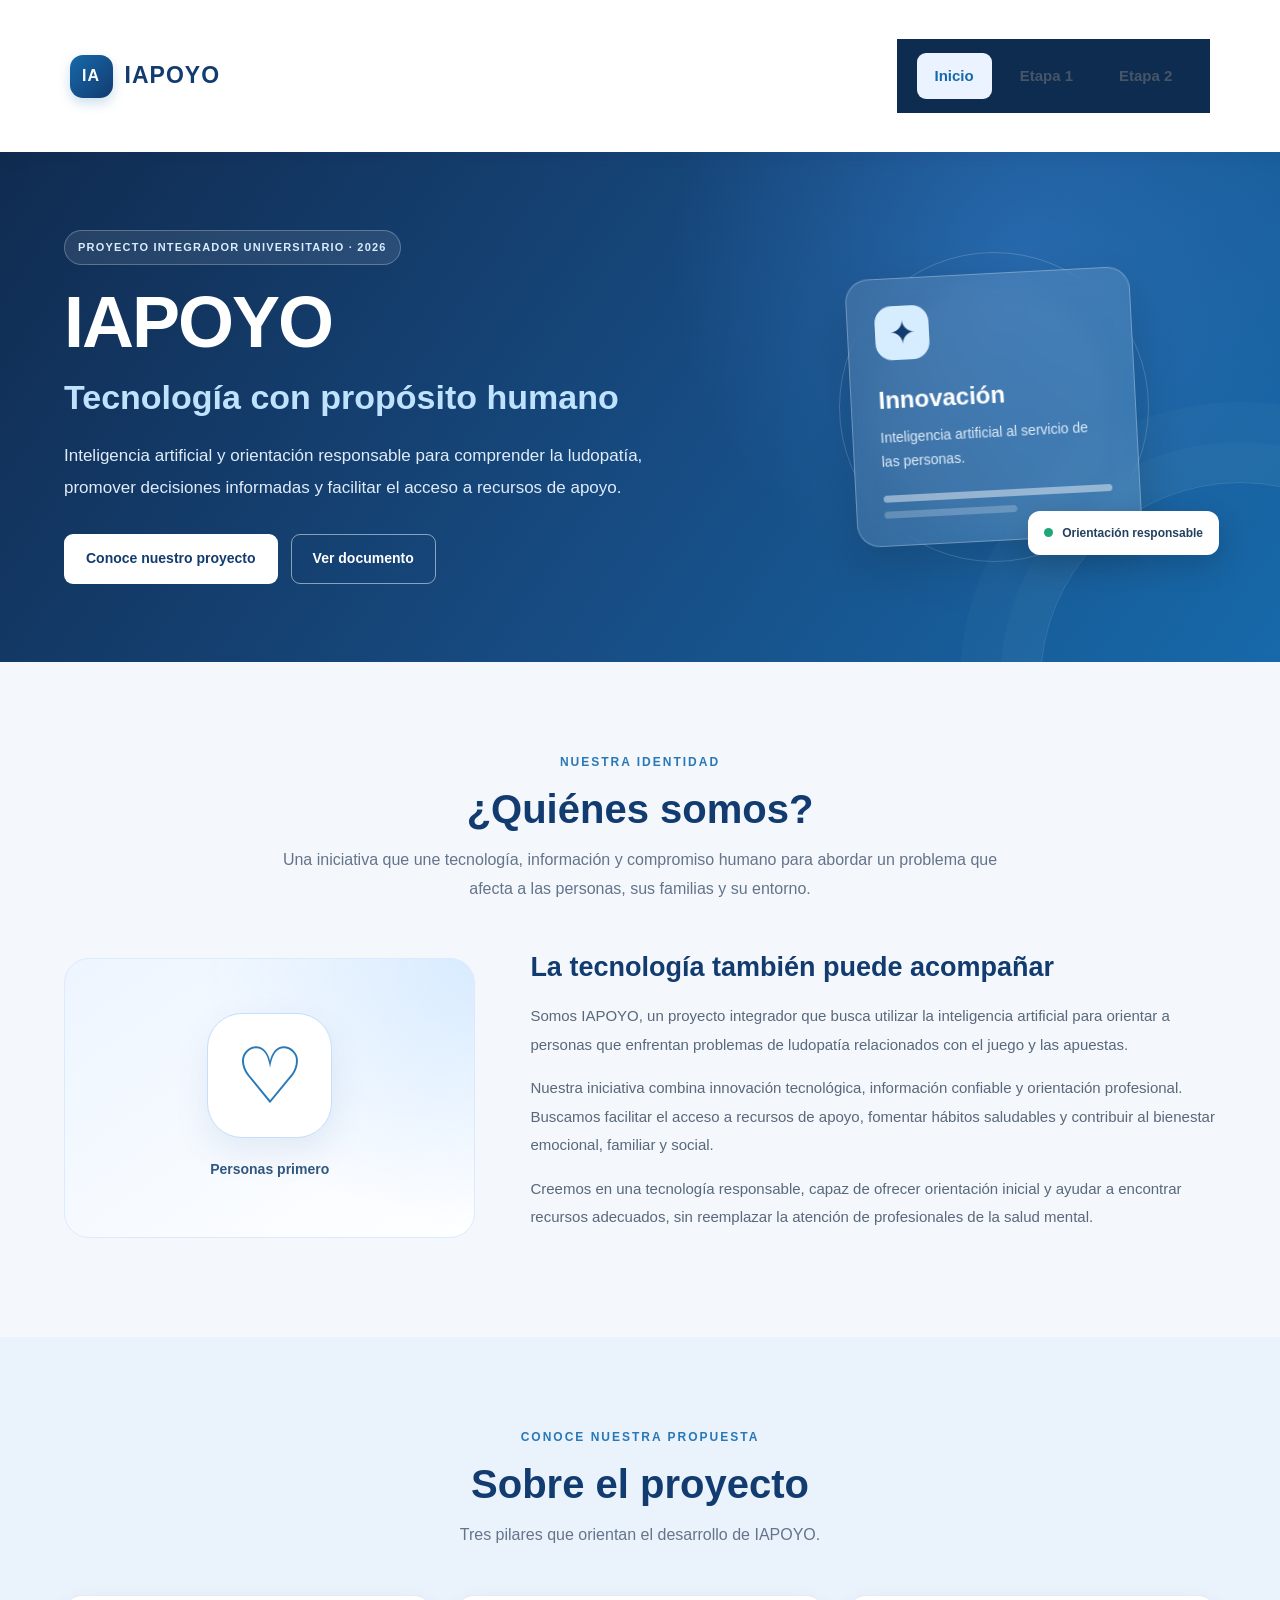
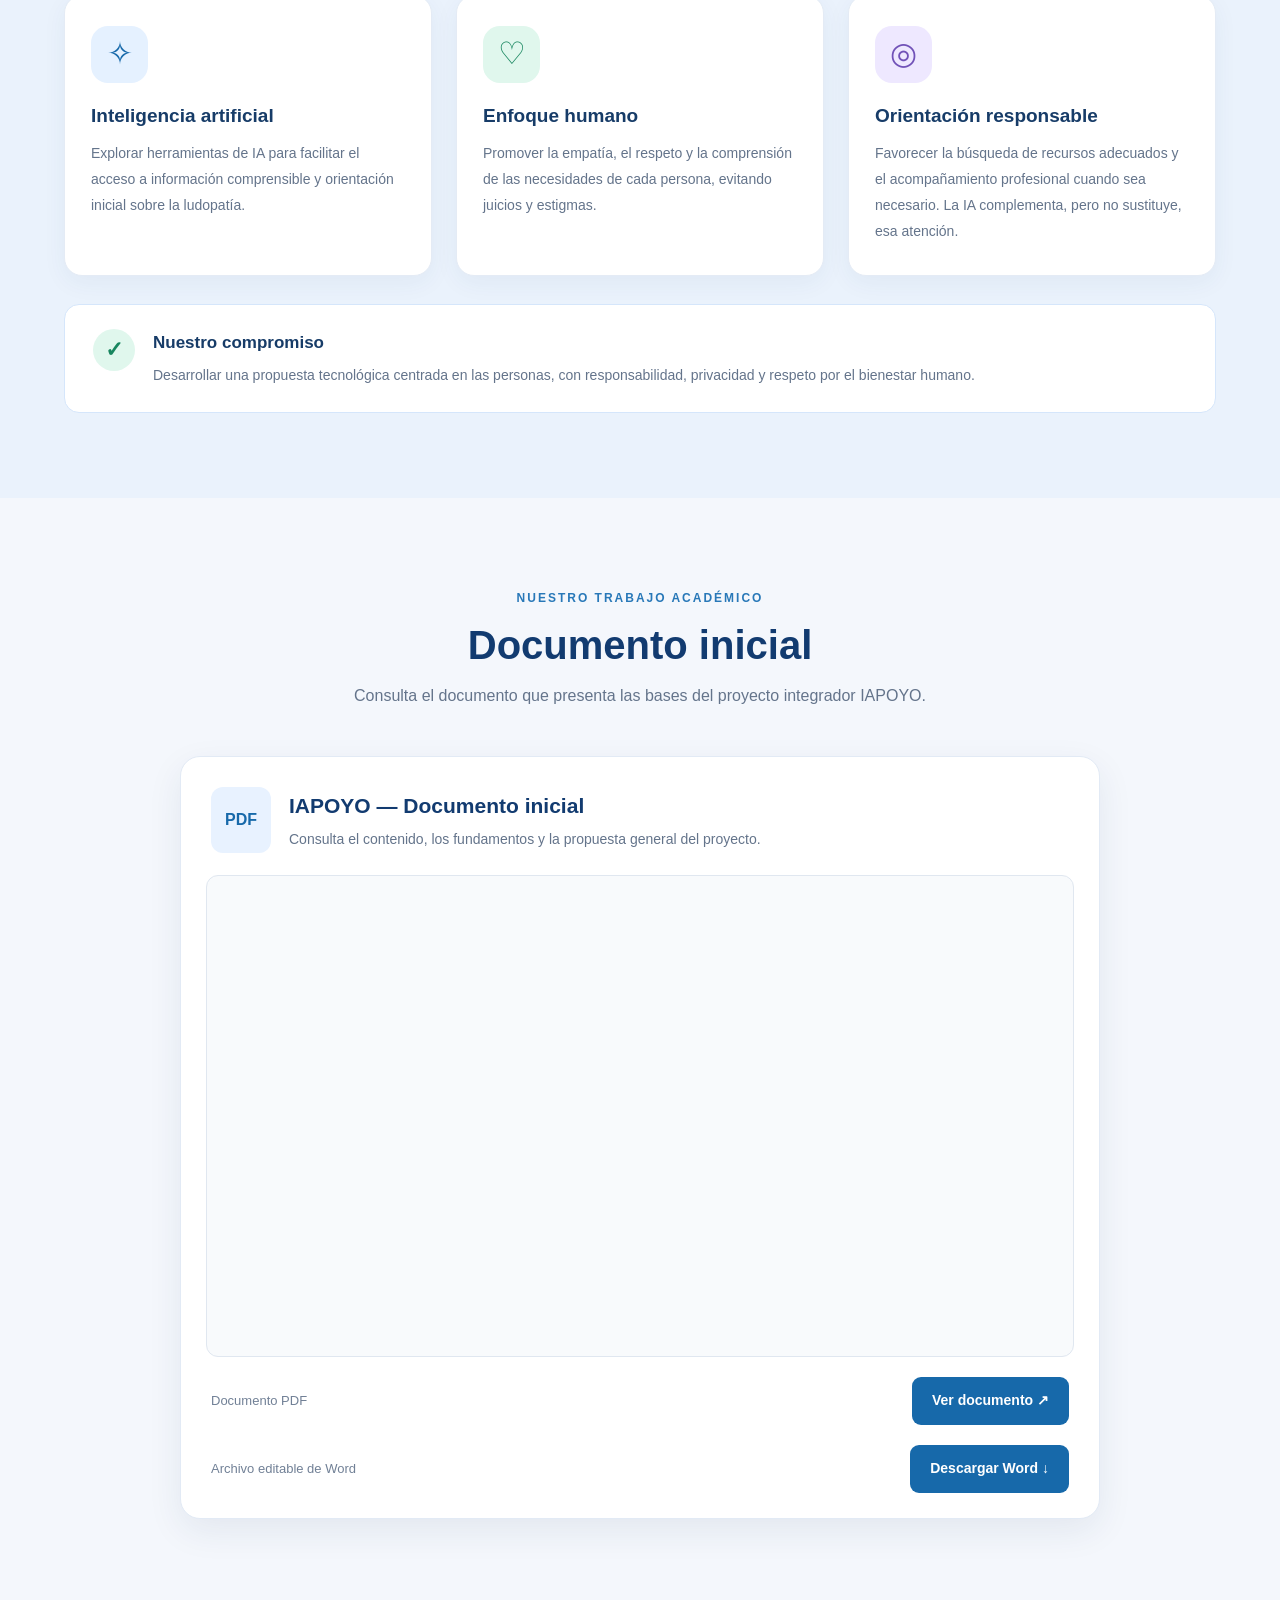
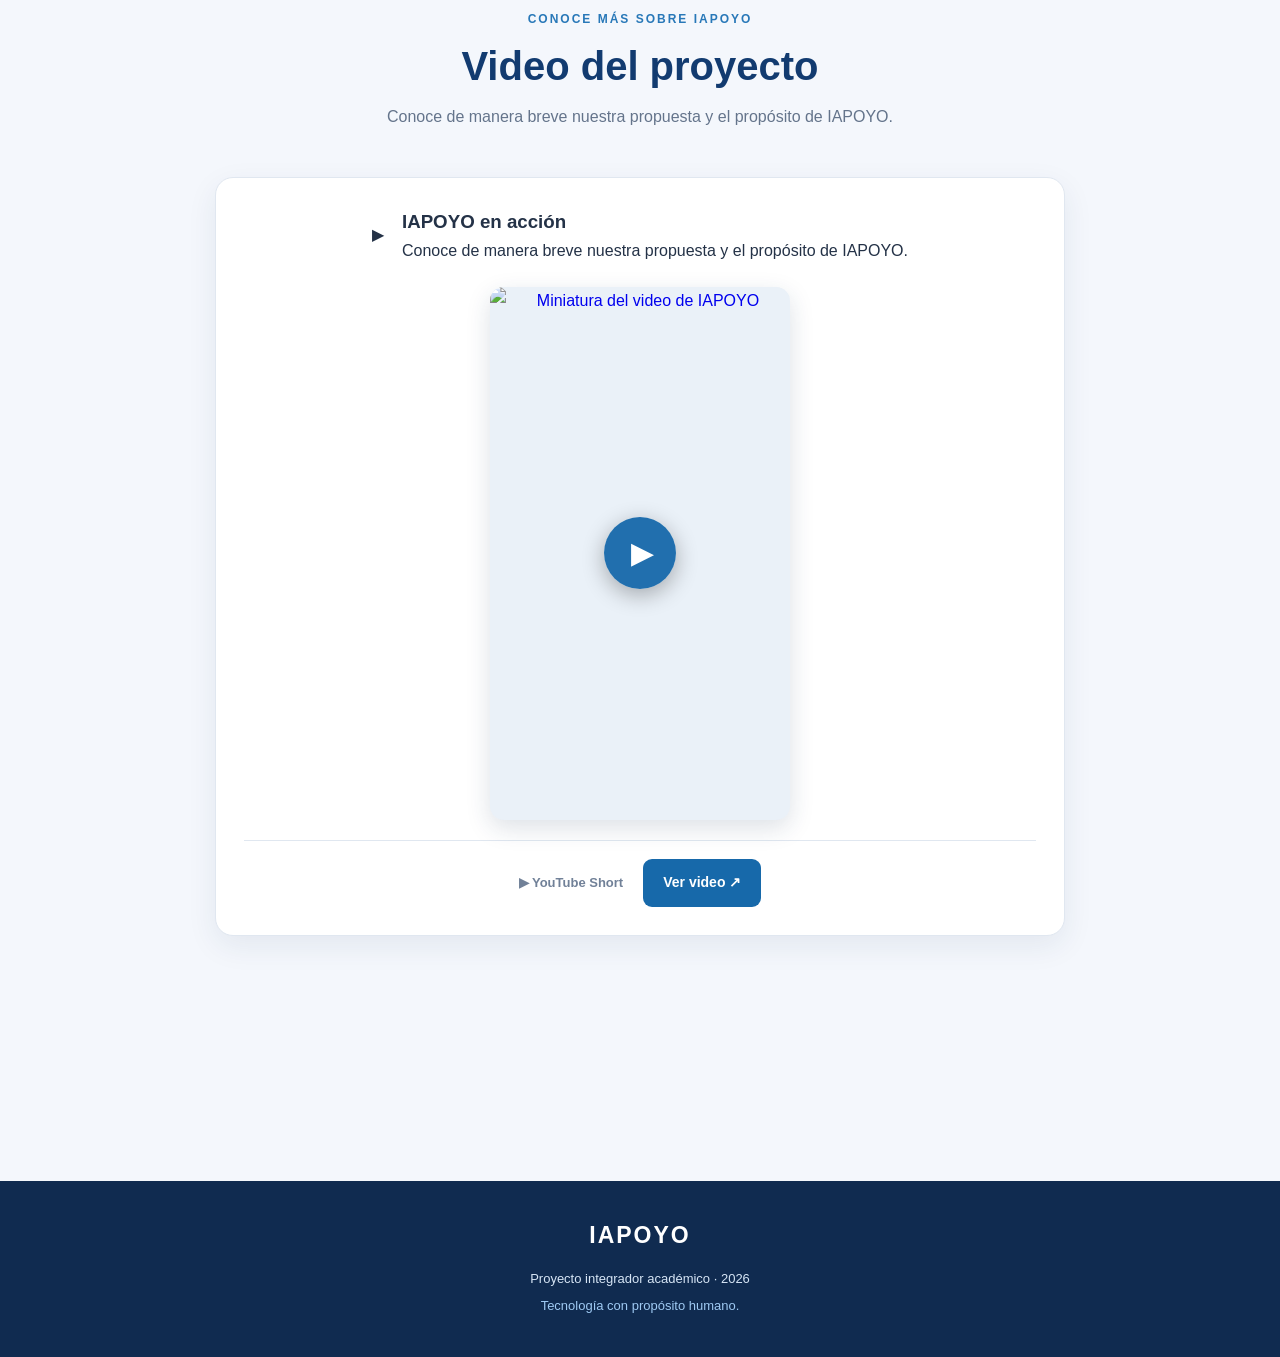
==== index.html @ 7944dbec "Update index.html" ====
<!DOCTYPE html>
<html lang="es">
<head>
    <meta charset="UTF-8">
    <meta name="viewport" content="width=device-width, initial-scale=1.0">

    <title>IAPOYO | Portafolio académico</title>

    <meta name="description" content="Proyecto integrador IAPOYO: inteligencia artificial y orientación responsable sobre la ludopatía.">

    <link rel="stylesheet" href="style.css">
</head>

<body class="pagina-inicio">

    <!-- Encabezado principal -->
    <header class="inicio-header">
        <div class="inicio-nav-contenedor">
            <a href="index.html" class="inicio-logo">
                <span class="logo-icono">IA</span>
                <span>IAPOYO</span>
            </a>

            <nav class="inicio-nav" aria-label="Navegación principal">
                <a href="index.html" class="activo">Inicio</a>
                <a href="etapa1.html">Etapa 1</a>
                <a href="etapa2.html">Etapa 2</a>
            </nav>
        </div>
    </header>

    <main>

        <!-- Portada -->
        <section class="inicio-portada">
            <div class="portada-contenido">
                <span class="portada-etiqueta">
                    PROYECTO INTEGRADOR UNIVERSITARIO · 2026
                </span>

                <h1>
                    IAPOYO
                    <span>Tecnología con propósito humano</span>
                </h1>

                <p>
                    Inteligencia artificial y orientación responsable para
                    comprender la ludopatía, promover decisiones informadas
                    y facilitar el acceso a recursos de apoyo.
                </p>

                <div class="portada-botones">
                    <a href="#quienes-somos" class="boton-inicio boton-claro">
                        Conoce nuestro proyecto
                    </a>

                    <a href="#documento-inicial" class="boton-inicio boton-contorno">
                        Ver documento
                    </a>
                </div>
            </div>

            <div class="portada-visual" aria-hidden="true">
                <div class="visual-circulo circulo-grande"></div>
                <div class="visual-circulo circulo-mediano"></div>

                <div class="visual-tarjeta">
                    <div class="visual-icono">✦</div>
                    <h2>Innovación</h2>
                    <p>Inteligencia artificial al servicio de las personas.</p>
                    <div class="visual-linea"></div>
                    <div class="visual-linea linea-corta"></div>
                </div>

                <div class="visual-etiqueta">
                    <span class="punto-verde"></span>
                    Orientación responsable
                </div>
            </div>
        </section>

        <!-- Quiénes somos -->
        <section class="inicio-seccion quienes-seccion" id="quienes-somos">
            <div class="inicio-titulo-seccion">
                <span class="inicio-subtitulo">NUESTRA IDENTIDAD</span>
                <h2>¿Quiénes somos?</h2>
                <p>
                    Una iniciativa que une tecnología, información y compromiso
                    humano para abordar un problema que afecta a las personas,
                    sus familias y su entorno.
                </p>
            </div>

            <div class="quienes-contenido">
                <div class="quienes-icono">
                    <span>♡</span>
                    <small>Personas primero</small>
                </div>

                <div class="quienes-texto">
                    <h3>La tecnología también puede acompañar</h3>

                    <p>
                        Somos IAPOYO, un proyecto integrador que busca utilizar
                        la inteligencia artificial para orientar a personas que
                        enfrentan problemas de ludopatía relacionados con el
                        juego y las apuestas.
                    </p>

                    <p>
                        Nuestra iniciativa combina innovación tecnológica,
                        información confiable y orientación profesional.
                        Buscamos facilitar el acceso a recursos de apoyo,
                        fomentar hábitos saludables y contribuir al bienestar
                        emocional, familiar y social.
                    </p>

                    <p>
                        Creemos en una tecnología responsable, capaz de ofrecer
                        orientación inicial y ayudar a encontrar recursos
                        adecuados, sin reemplazar la atención de profesionales
                        de la salud mental.
                    </p>
                </div>
            </div>
        </section>

        <!-- Sobre el proyecto -->
        <section class="inicio-seccion proyecto-seccion" id="proyecto">
            <div class="inicio-titulo-seccion">
                <span class="inicio-subtitulo">CONOCE NUESTRA PROPUESTA</span>
                <h2>Sobre el proyecto</h2>
                <p>
                    Tres pilares que orientan el desarrollo de IAPOYO.
                </p>
            </div>

            <div class="proyecto-tarjetas">

                <article class="proyecto-tarjeta">
                    <div class="proyecto-icono icono-azul">✧</div>
                    <h3>Inteligencia artificial</h3>
                    <p>
                        Explorar herramientas de IA para facilitar el acceso
                        a información comprensible y orientación inicial
                        sobre la ludopatía.
                    </p>
                </article>

                <article class="proyecto-tarjeta">
                    <div class="proyecto-icono icono-verde">♡</div>
                    <h3>Enfoque humano</h3>
                    <p>
                        Promover la empatía, el respeto y la comprensión de
                        las necesidades de cada persona, evitando juicios
                        y estigmas.
                    </p>
                </article>

                <article class="proyecto-tarjeta">
                    <div class="proyecto-icono icono-violeta">◎</div>
                    <h3>Orientación responsable</h3>
                    <p>
                        Favorecer la búsqueda de recursos adecuados y el
                        acompañamiento profesional cuando sea necesario.
                        La IA complementa, pero no sustituye, esa atención.
                    </p>
                </article>

            </div>

            <div class="proyecto-compromiso">
                <div class="compromiso-simbolo">✓</div>
                <div>
                    <h3>Nuestro compromiso</h3>
                    <p>
                        Desarrollar una propuesta tecnológica centrada en
                        las personas, con responsabilidad, privacidad y
                        respeto por el bienestar humano.
                    </p>
                </div>
            </div>
        </section>

        <!-- Documento inicial -->
        <section class="inicio-seccion documento-seccion" id="documento-inicial">
            <div class="inicio-titulo-seccion">
                <span class="inicio-subtitulo">NUESTRO TRABAJO ACADÉMICO</span>
                <h2>Documento inicial</h2>
                <p>
                    Consulta el documento que presenta las bases del proyecto
                    integrador IAPOYO.
                </p>
            </div>

            <article class="documento-inicio-tarjeta">
                <div class="documento-inicio-info">
                    <div class="documento-icono">PDF</div>

                    <div>
                        <h3>IAPOYO — Documento inicial</h3>
                        <p>
                            Consulta el contenido, los fundamentos y la
                            propuesta general del proyecto.
                        </p>
                    </div>
                </div>

                <div class="documento-inicio-visor">
                    <iframe
                        src="documentos/etapa 1/IApoyo%20final%201.pdf"
                        title="Vista previa del documento inicial de IAPOYO"
                        loading="lazy">
                    </iframe>
                </div>

                <div class="documento-inicio-acciones">
                    <span>Documento PDF</span>

                    <a
                        href="documentos/IApoyo%20final%201.pdf"
                        target="_blank"
                        rel="noopener noreferrer"
                        class="boton-documento">
                        Ver documento ↗
                    </a>
                </div>
                <div class="documento-inicio-acciones">
                    <span>Archivo editable de Word</span>
                    <a href="documentos/IApoyo%20final%201.docx" download class="boton-documento">
                        Descargar Word ↓
                    </a>
                </div>
            </article>
<!-- Video de YouTube Short -->
<section class="inicio-seccion video-seccion" id="video-iapoyo">

    <div class="inicio-titulo-seccion">
        <span class="inicio-subtitulo">CONOCE MÁS SOBRE IAPOYO</span>
        <h2>Video del proyecto</h2>
        <p>
            Conoce de manera breve nuestra propuesta y el propósito de IAPOYO.
        </p>
    </div>

    <article class="video-short-tarjeta">

    <div class="video-short-info">
        <div class="video-short-icono">▶</div>

        <div>
            <h3>IAPOYO en acción</h3>
            <p>
                Conoce de manera breve nuestra propuesta y el propósito de IAPOYO.
            </p>
        </div>
    </div>

    <a
        href="https://www.youtube.com/shorts/ajvxp7dWfck"
        target="_blank"
        rel="noopener noreferrer"
        class="video-short-miniatura">

        <img
            src="https://i.ytimg.com/vi/ajvxp7dWfck/hqdefault.jpg"
            alt="Miniatura del video de IAPOYO">

        <span class="video-play">▶</span>

    </a>

    <div class="video-short-pie">
        <span>▶ YouTube Short</span>

        <a
            href="https://www.youtube.com/shorts/ajvxp7dWfck"
            target="_blank"
            rel="noopener noreferrer"
            class="boton-documento">
            Ver video ↗
        </a>
    </div>

</article>




        </section>

    </main>

    <!-- Pie de página -->
    <footer class="inicio-footer">
        <a href="index.html" class="footer-logo">IAPOYO</a>

        <p>
            Proyecto integrador académico · 2026
        </p>

        <p class="footer-frase">
            Tecnología con propósito humano.
        </p>
    </footer>

</body>
</html>
---- style.css ----
/* ==============================
   ESTILOS GENERALES
   ============================== */

* {
    margin: 0;
    padding: 0;
    box-sizing: border-box;
}

html {
    scroll-behavior: smooth;
}

body {
    font-family: Arial, Helvetica, sans-serif;
    background-color: #f4f7fb;
    color: #263445;
    line-height: 1.6;
}

/* ==============================
   ENCABEZADO
   ============================== */

header {
    background: linear-gradient(135deg, #123b70, #1769aa);
    color: #ffffff;
    text-align: center;
    padding: 35px 20px;
}

header h1 {
    font-size: 2.5rem;
    margin-bottom: 5px;
    letter-spacing: 2px;
}

header p {
    font-size: 1.05rem;
    color: #e5efff;
}

/* ==============================
   MENÚ DE NAVEGACIÓN
   ============================== */

nav {
    display: flex;
    justify-content: center;
    align-items: center;
    flex-wrap: wrap;
    gap: 10px;
    background-color: #0d2c50;
    padding: 14px 20px;
}

nav a {
    color: #ffffff;
    text-decoration: none;
    font-weight: bold;
    padding: 10px 18px;
    border-radius: 6px;
    transition: background-color 0.3s ease;
}

nav a:hover {
    background-color: #2478bd;
}

/* ==============================
   CONTENEDOR PRINCIPAL
   ============================== */

.contenedor {
    width: min(1100px, 92%);
    margin: 30px auto;
}

/* ==============================
   INTRODUCCIÓN
   ============================== */

.introduccion {
    background-color: #ffffff;
    padding: 25px;
    margin-bottom: 30px;
    border-radius: 12px;
    border-left: 5px solid #1769aa;
    box-shadow: 0 4px 12px rgba(0, 0, 0, 0.06);
}

.introduccion h2 {
    color: #123b70;
    margin-bottom: 12px;
    font-size: 1.7rem;
}

.introduccion p {
    color: #46566a;
    text-align: justify;
}

/* ==============================
   SECCIÓN DE ACTIVIDADES
   ============================== */

.actividades {
    margin-bottom: 35px;
}

.actividades > h2 {
    color: #123b70;
    margin-bottom: 20px;
    font-size: 1.7rem;
}

/* ==============================
   CUADRÍCULA DE 4 DOCUMENTOS
   Dos columnas y dos filas
   ============================== */

.grid-documentos {
    display: grid;
    grid-template-columns: repeat(2, minmax(0, 1fr));
    gap: 25px;
    align-items: stretch;
    margin-top: 20px;
}

/* ==============================
   TARJETAS
   ============================== */

.grid-documentos .tarjeta {
    min-width: 0;
    display: flex;
    flex-direction: column;
    padding: 20px;
    background-color: #ffffff;
    border: 1px solid #dce5f0;
    border-radius: 12px;
    box-shadow: 0 4px 12px rgba(0, 0, 0, 0.06);
    transition: transform 0.25s ease,
                box-shadow 0.25s ease;
}

.grid-documentos .tarjeta:hover {
    transform: translateY(-4px);
    box-shadow: 0 8px 20px rgba(0, 0, 0, 0.10);
}

.tarjeta h3 {
    color: #1769aa;
    font-size: 1.2rem;
    margin-bottom: 10px;
}

.tarjeta p {
    color: #526174;
    margin-bottom: 10px;
}

/* ==============================
   VISTA PREVIA DE LOS PDF
   ============================== */

.grid-documentos iframe {
    display: block;
    width: 100%;
    height: 300px;
    border: 1px solid #dce5f0;
    border-radius: 8px;
    margin: 15px 0;
    background-color: #ffffff;
}

/* ==============================
   ENLACES DE DOCUMENTOS
   ============================== */

.grid-documentos .tarjeta a {
    display: inline-block;
    align-self: flex-start;
    margin-top: auto;
    padding-top: 10px;
    color: #1769aa;
    font-weight: bold;
    text-decoration: none;
}

.grid-documentos .tarjeta a:hover {
    color: #0d2c50;
    text-decoration: underline;
}

/* ==============================
   BOTÓN PARA VOLVER AL INICIO
   ============================== */

.boton-volver {
    display: inline-block;
    margin-top: 25px;
    padding: 12px 22px;
    background-color: #1769aa;
    color: #ffffff;
    text-decoration: none;
    font-weight: bold;
    border-radius: 8px;
    transition: background-color 0.3s ease;
}

.boton-volver:hover {
    background-color: #0d2c50;
}

/* ==============================
   PIE DE PÁGINA
   ============================== */

footer {
    margin-top: 40px;
    padding: 25px 20px;
    background-color: #0d2c50;
    color: #ffffff;
    text-align: center;
}

footer p {
    margin: 5px 0;
    font-size: 0.9rem;
}

/* ==============================
   DISEÑO RESPONSIVE
   TABLET Y CELULAR
   ============================== */

@media (max-width: 700px) {

    header h1 {
        font-size: 2rem;
    }

    .contenedor {
        width: 94%;
        margin: 20px auto;
    }

    .introduccion {
        padding: 18px;
    }

    .introduccion h2,
    .actividades > h2 {
        font-size: 1.4rem;
    }

    /* Una tarjeta por fila en pantallas pequeñas */
    .grid-documentos {
        grid-template-columns: 1fr;
        gap: 20px;
    }

    .grid-documentos .tarjeta {
        padding: 16px;
    }

    .grid-documentos iframe {
        height: 280px;
    }

    nav {
        gap: 5px;
        padding: 10px;
    }

    nav a {
        padding: 9px 12px;
        font-size: 0.95rem;
    }
}

/* ==============================
   PANTALLAS MUY PEQUEÑAS
   ============================== */

@media (max-width: 380px) {

    header h1 {
        font-size: 1.7rem;
    }

    .grid-documentos iframe {
        height: 240px;
    }

    .grid-documentos .tarjeta {
        padding: 12px;
    }
}

/* UNA SOLA TARJETA EXTERIOR */
.tarjeta-documentos {
    display: block !important;
    width: 100% !important;
    max-width: 100% !important;
    box-sizing: border-box !important;
    padding: 25px !important;
    margin: 25px 0 !important;
    background: #fff !important;
    border: 1px solid #dce5f0 !important;
    border-radius: 12px !important;
    box-shadow: 0 4px 12px rgba(0, 0, 0, 0.06) !important;
}

/* LOS DOS PDF, UNO AL LADO DEL OTRO */
.pdf-en-columnas {
    display: grid !important;
    grid-template-columns: repeat(2, minmax(0, 1fr)) !important;
    gap: 20px;
    width: 100%;
    box-sizing: border-box;
}

/* CONTENIDO INTERNO SIN TARJETAS INDEPENDIENTES */
.pdf-individual {
    display: block !important;
    min-width: 0;
    width: 100%;
    padding: 0 !important;
    margin: 0 !important;
    border: none !important;
    border-radius: 0 !important;
    box-shadow: none !important;
    background: transparent !important;
    box-sizing: border-box;
}

.pdf-individual iframe {
    display: block;
    width: 100%;
    height: 400px;
    border: 1px solid #dce5f0;
    box-sizing: border-box;
}

.pdf-individual h3 {
    margin-bottom: 12px;
    color: #1769aa;
}

.pdf-individual a {
    display: inline-block;
    margin-top: 10px;
}

/* ADAPTACIÓN A CELULARES */
@media (max-width: 700px) {
    .pdf-en-columnas {
        grid-template-columns: 1fr !important;
    }
}

```css
/* Presentación del marco teórico */
.presentacion-ludopatia {
    width: 100%;
    margin: 35px auto;
}

.presentacion-ludopatia > h2 {
    color: #1769aa;
    text-align: center;
    margin-bottom: 20px;
}

.presentacion-ludopatia > p {
    font-size: 16px;
    line-height: 1.7;
    text-align: justify;
    margin-bottom: 25px;
}

/* Tarjeta del documento */
.tarjeta-marco {
    width: 100%;
    max-width: 800px;
    box-sizing: border-box;
    margin: 0 auto;
    padding: 25px;
    background-color: #ffffff;
    border: 1px solid #e0e0e0;
    border-radius: 12px;
    box-shadow: 0 4px 12px rgba(0, 0, 0, 0.10);
}

.tarjeta-marco iframe {
    display: block;
    width: 100%;
    height: 500px;
    box-sizing: border-box;
    border: 1px solid #cccccc;
    border-radius: 6px;
}

.tarjeta-marco a {
    display: block;
    width: fit-content;
    margin: 15px auto 0;
    padding: 12px 20px;
    background-color: #1769aa;
    color: #ffffff;
    text-decoration: none;
    text-align: center;
    border-radius: 7px;
}

.tarjeta-marco a:hover {
    background-color: #123b70;
}

/* Adaptación para celulares */
@media (max-width: 768px) {
    .tarjeta-marco {
        padding: 15px;
    }

    .tarjeta-marco iframe {
        height: 400px;
    }

    .presentacion-ludopatia > p {
        text-align: left;
    }
}

```css
/* Sección de la base de datos */
.presentacion-base-datos {
    width: 100%;
    margin: 35px auto;
}

/* Tarjeta que contiene título, descripción e imagen */
.tarjeta-diagrama {
    width: 100%;
    max-width: 1000px;
    box-sizing: border-box;
    margin: 0 auto;
    padding: 30px;
    background-color: #ffffff;
    border: 1px solid #e0e0e0;
    border-radius: 12px;
    box-shadow: 0 4px 12px rgba(0, 0, 0, 0.10);
}

.tarjeta-diagrama h2 {
    margin-top: 0;
    margin-bottom: 20px;
    color: #1769aa;
    text-align: center;
}

.tarjeta-diagrama p {
    margin-bottom: 25px;
    font-size: 16px;
    line-height: 1.7;
    text-align: justify;
}

/* Área de visualización de la imagen */
.contenedor-diagrama {
    width: 100%;
    overflow: auto;
    text-align: center;
    background-color: #f8fafc;
    border: 1px solid #e0e0e0;
    border-radius: 8px;
    padding: 10px;
    box-sizing: border-box;
}

.contenedor-diagrama img {
    display: block;
    width: 100%;
    height: auto;
    max-height: 750px;
    object-fit: contain;
    margin: 0 auto;
    border-radius: 5px;
}

/* Botón para abrir la imagen */
.boton-diagrama {
    display: block;
    width: fit-content;
    margin: 20px auto 0;
    padding: 12px 20px;
    background-color: #1769aa;
    color: #ffffff;
    text-decoration: none;
    text-align: center;
    border-radius: 7px;
    font-weight: bold;
}

.boton-diagrama:hover {
    background-color: #123b70;
}

/* Adaptación para celulares */
@media (max-width: 768px) {
    .tarjeta-diagrama {
        padding: 18px;
    }

    .tarjeta-diagrama p {
        text-align: left;
    }

    .contenedor-diagrama {
        padding: 5px;
    }
}


/* Organiza las tarjetas en una cuadrícula uniforme */
.grid-documentos {
    display: grid;
    grid-template-columns: repeat(2, minmax(0, 1fr));
    gap: 25px;
    align-items: stretch;
}

/* Todas las tarjetas de documentos tendrán la misma altura */
.grid-documentos .tarjeta {
    width: 100%;
    height: 100%;
    box-sizing: border-box;
    display: flex;
    flex-direction: column;
}

/* Mantiene los títulos alineados */
.grid-documentos .tarjeta h2,
.grid-documentos .tarjeta h3 {
    min-height: 50px;
}

/* Mantiene los visores PDF con la misma altura */
.grid-documentos .tarjeta iframe {
    width: 100%;
    height: 400px;
    flex-shrink: 0;
}

/* Mantiene los botones en la parte inferior */
.grid-documentos .tarjeta a {
    margin-top: auto;
    align-self: flex-start;
}

/* Adaptación para celulares */
@media (max-width: 768px) {
    .grid-documentos {
        grid-template-columns: 1fr;
    }

    .grid-documentos .tarjeta h2,
    .grid-documentos .tarjeta h3 {
        min-height: auto;
    }
}


/* Igualar el tamaño de las tarjetas especiales */
.tarjeta-marco,
.tarjeta-diagrama {
    width: 100%;
    max-width: 1000px;
    min-height: 700px;
    box-sizing: border-box;
    margin: 0 auto;
    padding: 30px;
    display: flex;
    flex-direction: column;
}

/* Mantener los títulos alineados */
.tarjeta-marco h2,
.tarjeta-diagrama h2 {
    min-height: 60px;
    margin-top: 0;
    display: flex;
    align-items: center;
    justify-content: center;
    text-align: center;
}

/* Igualar el espacio de las descripciones */
.tarjeta-marco p,
.tarjeta-diagrama p {
    min-height: 100px;
    line-height: 1.7;
}

/* Igualar la altura de los visores PDF y de la imagen */
.tarjeta-marco iframe {
    width: 100%;
    height: 400px;
    flex-shrink: 0;
}

.contenedor-diagrama {
    height: 400px;
    display: flex;
    align-items: center;
    justify-content: center;
    overflow: hidden;
}

.contenedor-diagrama img {
    width: 100%;
    height: 100%;
    object-fit: contain;
}

/* Mantener los botones al final de cada tarjeta */
.tarjeta-marco a,
.tarjeta-diagrama a {
    margin-top: auto;
    align-self: center;
}

/* Adaptación a pantallas pequeñas */
@media (max-width: 768px) {
    .tarjeta-marco,
    .tarjeta-diagrama {
        min-height: auto;
        padding: 18px;
    }

    .tarjeta-marco h2,
    .tarjeta-diagrama h2,
    .tarjeta-marco p,
    .tarjeta-diagrama p {
        min-height: auto;
    }

    .tarjeta-marco iframe,
    .contenedor-diagrama {
        height: 300px;
    }
}


/* Igualar las tarjetas del marco y del diagrama con las demás */
.tarjeta-marco,
.tarjeta-diagrama {
    width: 100%;
    max-width: none;
    min-height: 0;
    height: 100%;
    box-sizing: border-box;
    margin: 0;
    padding: 20px;
    display: flex;
    flex-direction: column;
    background-color: #ffffff;
    border: 1px solid #e0e0e0;
    border-radius: 12px;
    box-shadow: 0 4px 12px rgba(0, 0, 0, 0.10);
}

/* Quitar alturas mínimas anteriores de los títulos y textos */
.tarjeta-marco h2,
.tarjeta-diagrama h2,
.tarjeta-marco p,
.tarjeta-diagrama p {
    min-height: 0;
}

/* Mantener los visores de contenido uniformes */
.tarjeta-marco iframe,
.contenedor-diagrama {
    width: 100%;
    height: 250px;
    box-sizing: border-box;
}

/* Ajustar la imagen dentro de su espacio */
.contenedor-diagrama {
    display: flex;
    align-items: center;
    justify-content: center;
    overflow: hidden;
}

.contenedor-diagrama img {
    width: 100%;
    height: 100%;
    object-fit: contain;
}

/* Evitar que los botones se deformen */
.tarjeta-marco a,
.tarjeta-diagrama a {
    align-self: flex-start;
    margin-top: 15px;
}

/* Adaptación a celulares */
@media (max-width: 768px) {
    .tarjeta-marco,
    .tarjeta-diagrama {
        padding: 15px;
    }

    .tarjeta-marco iframe,
    .contenedor-diagrama {
        height: 220px;
    }
}


/* =========================================
   IAPOYO - DISEÑO DE LA PÁGINA PRINCIPAL
   ========================================= */

.pagina-inicio {
    --inicio-azul: #123b70;
    --inicio-azul-claro: #2878b8;
    --inicio-texto: #243247;
    --inicio-gris: #64748b;
    --inicio-fondo: #f4f7fc;

    margin: 0;
    background: var(--inicio-fondo);
    color: var(--inicio-texto);
    font-family: "Segoe UI", Arial, sans-serif;
    line-height: 1.7;
}

.pagina-inicio *,
.pagina-inicio *::before,
.pagina-inicio *::after {
    box-sizing: border-box;
}

.pagina-inicio a {
    transition: color 0.25s ease,
                background-color 0.25s ease,
                transform 0.25s ease,
                box-shadow 0.25s ease;
}

.pagina-inicio main {
    width: 100%;
    overflow: hidden;
}

/* =========================================
   ENCABEZADO Y NAVEGACIÓN
   ========================================= */

.inicio-header {
    position: relative;
    z-index: 10;
    background: #ffffff;
    box-shadow: 0 3px 18px rgba(15, 38, 70, 0.07);
}

.inicio-nav-contenedor {
    width: min(1180px, 92%);
    min-height: 82px;
    margin: 0 auto;
    display: flex;
    align-items: center;
    justify-content: space-between;
    gap: 25px;
}

.inicio-logo {
    display: flex;
    align-items: center;
    gap: 12px;
    color: var(--inicio-azul);
    font-size: 23px;
    font-weight: 800;
    letter-spacing: 1px;
    text-decoration: none;
}

.logo-icono {
    width: 43px;
    height: 43px;
    display: grid;
    place-items: center;
    border-radius: 13px;
    color: white;
    background: linear-gradient(135deg, #1769aa, #123b70);
    font-size: 16px;
    box-shadow: 0 5px 12px rgba(23, 105, 170, 0.22);
}

.inicio-nav {
    display: flex;
    align-items: center;
    gap: 10px;
}

.inicio-nav a {
    padding: 10px 18px;
    border-radius: 9px;
    color: #475569;
    text-decoration: none;
    font-size: 15px;
    font-weight: 600;
}

.inicio-nav a:hover,
.inicio-nav a.activo {
    background: #eaf3ff;
    color: #1769aa;
}

/* =========================================
   PORTADA PRINCIPAL
   ========================================= */

.inicio-portada {
    position: relative;
    isolation: isolate;
    min-height: 510px;
    padding: 75px max(5%, calc((100% - 1180px) / 2));
    display: grid;
    grid-template-columns: 1.2fr 0.8fr;
    align-items: center;
    gap: 40px;
    overflow: hidden;
    color: #ffffff;
    background:
        radial-gradient(
            circle at 80% 20%,
            rgba(77, 160, 255, 0.28),
            transparent 32%
        ),
        linear-gradient(125deg, #102b50 0%, #174c83 55%, #1769aa 100%);
}

.inicio-portada::before {
    content: "";
    position: absolute;
    z-index: -1;
    width: 400px;
    height: 400px;
    right: -160px;
    bottom: -220px;
    border: 1px solid rgba(255, 255, 255, 0.13);
    border-radius: 50%;
    box-shadow:
        0 0 0 40px rgba(255, 255, 255, 0.025),
        0 0 0 80px rgba(255, 255, 255, 0.025);
}

.portada-contenido {
    max-width: 670px;
}

.portada-etiqueta {
    display: inline-block;
    margin-bottom: 20px;
    padding: 7px 13px;
    border: 1px solid rgba(255, 255, 255, 0.25);
    border-radius: 30px;
    background: rgba(255, 255, 255, 0.09);
    color: #d9ecff;
    font-size: 11px;
    font-weight: 700;
    letter-spacing: 1.2px;
}

.portada-contenido h1 {
    margin: 0 0 20px;
    color: #ffffff;
    font-size: clamp(45px, 6vw, 72px);
    font-weight: 850;
    line-height: 1.05;
    letter-spacing: -2px;
}

.portada-contenido h1 span {
    display: block;
    margin-top: 15px;
    color: #bfe2ff;
    font-size: clamp(23px, 3vw, 34px);
    font-weight: 600;
    line-height: 1.3;
    letter-spacing: 0;
}

.portada-contenido > p {
    max-width: 590px;
    margin: 0 0 30px;
    color: #e0ecf9;
    font-size: 17px;
    line-height: 1.9;
}

.portada-botones {
    display: flex;
    flex-wrap: wrap;
    gap: 13px;
}

.boton-inicio {
    min-height: 48px;
    padding: 12px 21px;
    display: inline-flex;
    align-items: center;
    justify-content: center;
    border: 1px solid transparent;
    border-radius: 9px;
    font-size: 14px;
    font-weight: 700;
    text-decoration: none;
}

.boton-claro {
    background: #ffffff;
    color: #123b70;
}

.boton-claro:hover {
    transform: translateY(-3px);
    box-shadow: 0 8px 22px rgba(0, 0, 0, 0.15);
}

.boton-contorno {
    border-color: rgba(255, 255, 255, 0.5);
    background: transparent;
    color: #ffffff;
}

.boton-contorno:hover {
    background: rgba(255, 255, 255, 0.12);
    transform: translateY(-3px);
}

/* Ilustración decorativa creada con CSS */

.portada-visual {
    position: relative;
    min-height: 340px;
    display: flex;
    align-items: center;
    justify-content: center;
}

.visual-circulo {
    position: absolute;
    border: 1px solid rgba(255, 255, 255, 0.18);
    border-radius: 50%;
}

.circulo-grande {
    width: 310px;
    height: 310px;
}

.circulo-mediano {
    width: 235px;
    height: 235px;
    background: rgba(255, 255, 255, 0.035);
}

.visual-tarjeta {
    position: relative;
    z-index: 1;
    width: min(285px, 90%);
    padding: 27px;
    border: 1px solid rgba(255, 255, 255, 0.27);
    border-radius: 23px;
    background: rgba(255, 255, 255, 0.12);
    box-shadow: 0 20px 50px rgba(0, 0, 0, 0.17);
    backdrop-filter: blur(12px);
    transform: rotate(-3deg);
}

.visual-icono {
    width: 54px;
    height: 54px;
    display: grid;
    place-items: center;
    border-radius: 17px;
    background: #d6ecff;
    color: #123b70;
    font-size: 32px;
}

.visual-tarjeta h2 {
    margin: 20px 0 5px;
    color: #ffffff;
    font-size: 24px;
}

.visual-tarjeta p {
    margin: 0;
    color: #e0ecf9;
    font-size: 14px;
}

.visual-linea {
    height: 7px;
    margin-top: 22px;
    border-radius: 20px;
    background: rgba(255, 255, 255, 0.45);
}

.linea-corta {
    width: 58%;
    margin-top: 9px;
    background: rgba(255, 255, 255, 0.22);
}

.visual-etiqueta {
    position: absolute;
    z-index: 2;
    right: -3px;
    bottom: 22px;
    padding: 12px 16px;
    display: flex;
    align-items: center;
    gap: 9px;
    border-radius: 12px;
    background: #ffffff;
    color: #23415f;
    font-size: 12px;
    font-weight: 700;
    box-shadow: 0 10px 30px rgba(0, 0, 0, 0.16);
}

.punto-verde {
    width: 9px;
    height: 9px;
    border-radius: 50%;
    background: #21a67a;
}

/* =========================================
   SECCIONES GENERALES
   ========================================= */

.inicio-seccion {
    width: min(1180px, 90%);
    margin: 0 auto;
    padding: 85px 0;
}

.inicio-titulo-seccion {
    max-width: 740px;
    margin: 0 auto 45px;
    text-align: center;
}

.inicio-subtitulo {
    color: #2878b8;
    font-size: 12px;
    font-weight: 800;
    letter-spacing: 2px;
}

.inicio-titulo-seccion h2 {
    margin: 10px 0 12px;
    color: #123b70;
    font-size: clamp(29px, 4vw, 40px);
    line-height: 1.25;
}

.inicio-titulo-seccion > p {
    margin: 0;
    color: #64748b;
    font-size: 16px;
    line-height: 1.8;
}

/* =========================================
   QUIÉNES SOMOS
   ========================================= */

.quienes-seccion {
    padding-bottom: 90px;
}

.quienes-contenido {
    display: grid;
    grid-template-columns: 0.75fr 1.25fr;
    align-items: center;
    gap: 55px;
}

.quienes-icono {
    min-height: 280px;
    padding: 30px;
    display: flex;
    flex-direction: column;
    align-items: center;
    justify-content: center;
    gap: 20px;
    border: 1px solid #dceafe;
    border-radius: 25px;
    background:
        radial-gradient(circle at top right, #d8ebff, transparent 55%),
        linear-gradient(145deg, #edf5ff, #ffffff);
}

.quienes-icono span {
    width: 125px;
    height: 125px;
    display: grid;
    place-items: center;
    border: 1px solid #c5defd;
    border-radius: 35px;
    background: #ffffff;
    color: #2878b8;
    font-size: 78px;
    line-height: 1;
    box-shadow: 0 15px 35px rgba(36, 91, 150, 0.10);
}

.quienes-icono small {
    color: #31577f;
    font-size: 14px;
    font-weight: 700;
}

.quienes-texto h3 {
    margin: 0 0 17px;
    color: #123b70;
    font-size: 27px;
    line-height: 1.35;
}

.quienes-texto p {
    margin: 0 0 15px;
    color: #59687b;
    font-size: 15px;
    line-height: 1.9;
}

/* =========================================
   SOBRE EL PROYECTO: TARJETAS
   ========================================= */

.proyecto-seccion {
    width: 100%;
    max-width: none;
    padding: 85px max(5%, calc((100% - 1180px) / 2));
    background: #eaf2fc;
}

.proyecto-seccion .inicio-titulo-seccion h2 {
    color: #123b70;
}

.proyecto-tarjetas {
    display: grid;
    grid-template-columns: repeat(3, minmax(0, 1fr));
    gap: 24px;
}

.proyecto-tarjeta {
    min-width: 0;
    padding: 30px 26px;
    border: 1px solid #e4ebf5;
    border-radius: 18px;
    background: #ffffff;
    box-shadow: 0 7px 25px rgba(29, 64, 105, 0.055);
    transition: transform 0.25s ease, box-shadow 0.25s ease;
}

.proyecto-tarjeta:hover {
    transform: translateY(-7px);
    box-shadow: 0 17px 35px rgba(29, 64, 105, 0.12);
}

.proyecto-icono {
    width: 57px;
    height: 57px;
    margin-bottom: 20px;
    display: grid;
    place-items: center;
    border-radius: 17px;
    font-size: 31px;
}

.icono-azul {
    background: #e5f1ff;
    color: #1769aa;
}

.icono-verde {
    background: #e0f7ed;
    color: #18865f;
}

.icono-violeta {
    background: #eee8ff;
    color: #7152b8;
}

.proyecto-tarjeta h3 {
    margin: 0 0 12px;
    color: #173c68;
    font-size: 19px;
    line-height: 1.4;
}

.proyecto-tarjeta p {
    margin: 0;
    color: #64748b;
    font-size: 14px;
    line-height: 1.85;
}

.proyecto-compromiso {
    margin-top: 28px;
    padding: 24px 28px;
    display: flex;
    align-items: flex-start;
    gap: 18px;
    border: 1px solid #d5e6fb;
    border-radius: 15px;
    background: #ffffff;
}

.compromiso-simbolo {
    width: 42px;
    height: 42px;
    flex: 0 0 42px;
    display: grid;
    place-items: center;
    border-radius: 50%;
    background: #e0f7ed;
    color: #18865f;
    font-size: 22px;
    font-weight: 800;
}

.proyecto-compromiso h3 {
    margin: 0 0 5px;
    color: #173c68;
    font-size: 17px;
}

.proyecto-compromiso p {
    margin: 0;
    color: #64748b;
    font-size: 14px;
    line-height: 1.8;
}

/* =========================================
   DOCUMENTO INICIAL
   ========================================= */

.documento-inicio-tarjeta {
    max-width: 920px;
    margin: 0 auto;
    padding: 25px;
    border: 1px solid #e2eaf5;
    border-radius: 20px;
    background: #ffffff;
    box-shadow: 0 12px 35px rgba(25, 55, 90, 0.08);
}

.documento-inicio-info {
    padding: 5px 5px 22px;
    display: flex;
    align-items: center;
    gap: 18px;
}

.documento-icono {
    width: 60px;
    height: 66px;
    flex: 0 0 60px;
    display: grid;
    place-items: center;
    border-radius: 12px;
    background: #e8f2ff;
    color: #1769aa;
    font-size: 16px;
    font-weight: 900;
}

.documento-inicio-info h3 {
    margin: 0 0 5px;
    color: #123b70;
    font-size: 21px;
}

.documento-inicio-info p {
    margin: 0;
    color: #64748b;
    font-size: 14px;
}

.documento-inicio-visor {
    overflow: hidden;
    border: 1px solid #e0e7f0;
    border-radius: 12px;
    background: #f8fafc;
}

.documento-inicio-visor iframe {
    display: block;
    width: 100%;
    height: 480px;
    border: 0;
}

.documento-inicio-acciones {
    padding: 20px 5px 0;
    display: flex;
    align-items: center;
    justify-content: space-between;
    gap: 15px;
}

.documento-inicio-acciones > span {
    color: #718096;
    font-size: 13px;
}

.boton-documento {
    padding: 12px 20px;
    display: inline-flex;
    align-items: center;
    justify-content: center;
    border-radius: 9px;
    background: #1769aa;
    color: #ffffff;
    font-size: 14px;
    font-weight: 700;
    text-decoration: none;
}

.boton-documento:hover {
    background: #123b70;
    transform: translateY(-2px);
    box-shadow: 0 7px 16px rgba(23, 105, 170, 0.2);
}

/* =========================================
   PIE DE PÁGINA
   ========================================= */

.inicio-footer {
    padding: 35px 20px;
    background: #102b50;
    color: #d6e5f5;
    text-align: center;
}

.footer-logo {
    display: inline-block;
    margin-bottom: 8px;
    color: #ffffff;
    font-size: 23px;
    font-weight: 800;
    letter-spacing: 2px;
    text-decoration: none;
}

.inicio-footer p {
    margin: 5px 0;
    font-size: 13px;
}

.footer-frase {
    color: #9fcaf3;
}

/* =========================================
   RESPONSIVE: TABLETAS
   ========================================= */

@media (max-width: 900px) {
    .inicio-portada {
        grid-template-columns: 1fr;
        padding-top: 65px;
        padding-bottom: 55px;
    }

    .portada-contenido {
        max-width: 750px;
    }

    .portada-visual {
        min-height: 290px;
    }

    .quienes-contenido {
        grid-template-columns: 1fr;
        gap: 30px;
    }

    .quienes-icono {
        min-height: 220px;
    }

    .proyecto-tarjetas {
        grid-template-columns: repeat(2, minmax(0, 1fr));
    }

    .proyecto-tarjeta:last-child {
        grid-column: 1 / -1;
    }
}

/* =========================================
   RESPONSIVE: CELULARES
   ========================================= */

@media (max-width: 600px) {
    .inicio-nav-contenedor {
        width: 92%;
        min-height: 75px;
        flex-direction: column;
        justify-content: center;
        gap: 10px;
        padding: 14px 0;
    }

    .inicio-logo {
        font-size: 20px;
    }

    .logo-icono {
        width: 36px;
        height: 36px;
    }

    .inicio-nav {
        width: 100%;
        justify-content: center;
        gap: 4px;
    }

    .inicio-nav a {
        padding: 8px 13px;
        font-size: 13px;
    }

    .inicio-portada {
        padding: 50px 6% 40px;
        gap: 15px;
    }

    .portada-etiqueta {
        font-size: 9px;
        letter-spacing: 0.7px;
    }

    .portada-contenido h1 {
        font-size: 48px;
    }

    .portada-contenido h1 span {
        font-size: 25px;
    }

    .portada-contenido > p {
        font-size: 15px;
    }

    .portada-botones {
        flex-direction: column;
        align-items: stretch;
    }

    .portada-visual {
        min-height: 270px;
    }

    .circulo-grande {
        width: 260px;
        height: 260px;
    }

    .circulo-mediano {
        width: 200px;
        height: 200px;
    }

    .visual-etiqueta {
        right: 0;
        bottom: 5px;
        font-size: 11px;
    }

    .inicio-seccion {
        width: 88%;
        padding: 60px 0;
    }

    .inicio-titulo-seccion {
        margin-bottom: 30px;
    }

    .inicio-titulo-seccion h2 {
        font-size: 30px;
    }

    .quienes-texto h3 {
        font-size: 23px;
    }

    .proyecto-seccion {
        width: 100%;
        padding: 60px 6%;
    }

    .proyecto-tarjetas {
        grid-template-columns: 1fr;
        gap: 16px;
    }

    .proyecto-tarjeta:last-child {
        grid-column: auto;
    }

    .proyecto-tarjeta {
        padding: 25px 22px;
    }

    .proyecto-compromiso {
        padding: 20px;
        gap: 12px;
    }

    .documento-inicio-tarjeta {
        padding: 15px;
        border-radius: 15px;
    }

    .documento-inicio-info {
        align-items: flex-start;
        gap: 12px;
    }

    .documento-inicio-info h3 {
        font-size: 17px;
    }

    .documento-inicio-visor iframe {
        height: 350px;
    }

    .documento-inicio-acciones {
        align-items: stretch;
        flex-direction: column;
    }

    .boton-documento {
        width: 100%;
    }
}

/* Accesibilidad: reducir movimiento si está configurado */
@media (prefers-reduced-motion: reduce) {
    .pagina-inicio *,
    .pagina-inicio *::before,
    .pagina-inicio *::after {
        scroll-behavior: auto !important;
        transition: none !important;
    }
}


/* =========================================
   IAPOYO - ETAPA 1
   Diseño académico moderno y responsive
   ========================================= */

.etapa1-page {
    --e1-azul: #123b70;
    --e1-azul-medio: #1769aa;
    --e1-texto: #243247;
    --e1-gris: #64748b;
    --e1-fondo: #f4f7fc;

    margin: 0;
    background: var(--e1-fondo);
    color: var(--e1-texto);
    font-family: "Segoe UI", Arial, sans-serif;
    line-height: 1.7;
}

.etapa1-page *,
.etapa1-page *::before,
.etapa1-page *::after {
    box-sizing: border-box;
}

.etapa1-page a {
    transition: background-color 0.25s ease,
                color 0.25s ease,
                transform 0.25s ease,
                box-shadow 0.25s ease;
}

.etapa1-page main {
    width: 100%;
    overflow: hidden;
}

/* ENCABEZADO */

.etapa1-header {
    position: relative;
    z-index: 5;
    background: #ffffff;
    box-shadow: 0 3px 18px rgba(15, 38, 70, 0.07);
}

.etapa1-nav-contenedor {
    width: min(1180px, 92%);
    min-height: 82px;
    margin: 0 auto;
    display: flex;
    align-items: center;
    justify-content: space-between;
    gap: 25px;
}

.etapa1-logo {
    display: flex;
    align-items: center;
    gap: 12px;
    color: var(--e1-azul);
    font-size: 23px;
    font-weight: 800;
    letter-spacing: 1px;
    text-decoration: none;
}

.etapa1-logo-icono {
    width: 43px;
    height: 43px;
    display: grid;
    place-items: center;
    border-radius: 13px;
    color: white;
    background: linear-gradient(135deg, #1769aa, #123b70);
    font-size: 16px;
    box-shadow: 0 5px 12px rgba(23, 105, 170, 0.22);
}

.etapa1-nav {
    display: flex;
    align-items: center;
    gap: 10px;
}

.etapa1-nav a {
    padding: 10px 18px;
    border-radius: 9px;
    color: #475569;
    font-size: 15px;
    font-weight: 600;
    text-decoration: none;
}

.etapa1-nav a:hover,
.etapa1-nav a.activo {
    background: #eaf3ff;
    color: #1769aa;
}

/* PORTADA */

.etapa1-portada {
    position: relative;
    isolation: isolate;
    min-height: 420px;
    padding: 65px max(5%, calc((100% - 1180px) / 2));
    display: grid;
    grid-template-columns: 1.2fr 0.8fr;
    align-items: center;
    gap: 35px;
    overflow: hidden;
    color: #ffffff;
    background:
        radial-gradient(
            circle at 82% 20%,
            rgba(77, 160, 255, 0.27),
            transparent 32%
        ),
        linear-gradient(125deg, #102b50, #174c83 60%, #1769aa);
}

.etapa1-portada::after {
    content: "";
    position: absolute;
    z-index: -1;
    width: 370px;
    height: 370px;
    right: -170px;
    bottom: -230px;
    border: 1px solid rgba(255, 255, 255, 0.17);
    border-radius: 50%;
    box-shadow:
        0 0 0 40px rgba(255, 255, 255, 0.025),
        0 0 0 80px rgba(255, 255, 255, 0.025);
}

.etapa1-portada-contenido {
    max-width: 690px;
}

.etapa1-etiqueta {
    display: inline-block;
    margin-bottom: 18px;
    padding: 7px 13px;
    border: 1px solid rgba(255, 255, 255, 0.25);
    border-radius: 30px;
    background: rgba(255, 255, 255, 0.09);
    color: #d9ecff;
    font-size: 11px;
    font-weight: 700;
    letter-spacing: 1.1px;
}

.etapa1-portada h1 {
    margin: 0 0 18px;
    color: #ffffff;
    font-size: clamp(43px, 6vw, 68px);
    line-height: 1.08;
    letter-spacing: -1.5px;
}

.etapa1-portada h1 span {
    display: block;
    margin-top: 12px;
    color: #bfe2ff;
    font-size: clamp(24px, 3vw, 34px);
    line-height: 1.3;
    letter-spacing: 0;
}

.etapa1-portada-contenido > p {
    max-width: 620px;
    margin: 0 0 27px;
    color: #e0ecf9;
    font-size: 16px;
    line-height: 1.9;
}

.etapa1-boton-portada {
    display: inline-flex;
    align-items: center;
    justify-content: center;
    padding: 12px 21px;
    border-radius: 9px;
    background: #ffffff;
    color: #123b70;
    font-size: 14px;
    font-weight: 700;
    text-decoration: none;
}

.etapa1-boton-portada:hover {
    transform: translateY(-3px);
    box-shadow: 0 8px 22px rgba(0, 0, 0, 0.15);
}

/* ILUSTRACIÓN DE LA PORTADA */

.etapa1-portada-visual {
    position: relative;
    min-height: 300px;
    display: flex;
    align-items: center;
    justify-content: center;
}

.etapa1-circulo {
    position: absolute;
    border: 1px solid rgba(255, 255, 255, 0.18);
    border-radius: 50%;
}

.circulo-uno {
    width: 285px;
    height: 285px;
}

.circulo-dos {
    width: 215px;
    height: 215px;
    background: rgba(255, 255, 255, 0.035);
}

.etapa1-visual-tarjeta {
    position: relative;
    z-index: 1;
    width: min(270px, 90%);
    padding: 25px;
    border: 1px solid rgba(255, 255, 255, 0.27);
    border-radius: 22px;
    background: rgba(255, 255, 255, 0.12);
    box-shadow: 0 20px 50px rgba(0, 0, 0, 0.17);
    backdrop-filter: blur(12px);
    transform: rotate(-3deg);
}

.etapa1-visual-icono {
    width: 53px;
    height: 53px;
    display: grid;
    place-items: center;
    border-radius: 16px;
    background: #d6ecff;
    color: #123b70;
    font-size: 32px;
}

.etapa1-visual-tarjeta h2 {
    margin: 17px 0 5px;
    color: #ffffff;
    font-size: 23px;
}

.etapa1-visual-tarjeta p {
    margin: 0;
    color: #e0ecf9;
    font-size: 14px;
}

.etapa1-visual-linea {
    height: 7px;
    margin-top: 20px;
    border-radius: 20px;
    background: rgba(255, 255, 255, 0.42);
}

.etapa1-visual-linea.linea-pequena {
    width: 58%;
    margin-top: 9px;
    background: rgba(255, 255, 255, 0.22);
}

/* INTRODUCCIÓN */

.etapa1-introduccion {
    width: min(1180px, 90%);
    margin: 55px auto 0;
    padding: 30px;
    display: flex;
    align-items: flex-start;
    gap: 24px;
    border: 1px solid #dceafe;
    border-radius: 18px;
    background: #ffffff;
    box-shadow: 0 7px 25px rgba(29, 64, 105, 0.05);
}

.etapa1-intro-icono {
    width: 60px;
    height: 60px;
    flex: 0 0 60px;
    display: grid;
    place-items: center;
    border-radius: 17px;
    background: #e5f1ff;
    color: #1769aa;
    font-size: 20px;
    font-weight: 800;
}

.etapa1-subtitulo {
    color: #2878b8;
    font-size: 11px;
    font-weight: 800;
    letter-spacing: 1.7px;
}

.etapa1-introduccion h2 {
    margin: 5px 0 10px;
    color: #123b70;
    font-size: 26px;
    line-height: 1.4;
}

.etapa1-introduccion p {
    margin: 0;
    color: #64748b;
    font-size: 15px;
    line-height: 1.9;
}

/* SECCIONES Y TÍTULOS */

.etapa1-seccion {
    width: min(1180px, 90%);
    margin: 0 auto;
    padding: 80px 0;
}

.etapa1-titulo-seccion {
    max-width: 780px;
    margin: 0 auto 40px;
    text-align: center;
}

.etapa1-titulo-seccion h2 {
    margin: 10px 0 12px;
    color: #123b70;
    font-size: clamp(28px, 4vw, 38px);
    line-height: 1.3;
}

.etapa1-titulo-seccion > p {
    margin: 0;
    color: #64748b;
    font-size: 15px;
    line-height: 1.85;
}

/* TARJETAS DE LOS CUATRO LIBROS */

.etapa1-grid-documentos {
    display: grid;
    grid-template-columns: repeat(2, minmax(0, 1fr));
    align-items: stretch;
    gap: 25px;
}

.etapa1-tarjeta {
    min-width: 0;
    padding: 25px;
    display: flex;
    flex-direction: column;
    border: 1px solid #e2eaf5;
    border-radius: 18px;
    background: #ffffff;
    box-shadow: 0 8px 25px rgba(25, 55, 90, 0.055);
    transition: transform 0.25s ease, box-shadow 0.25s ease;
}

.etapa1-tarjeta:hover {
    transform: translateY(-5px);
    box-shadow: 0 15px 32px rgba(25, 55, 90, 0.11);
}

.etapa1-numero {
    align-self: flex-start;
    margin-bottom: 14px;
    padding: 5px 10px;
    border-radius: 6px;
    background: #eaf3ff;
    color: #1769aa;
    font-size: 10px;
    font-weight: 800;
    letter-spacing: 1px;
}

.etapa1-tarjeta h3 {
    margin: 0 0 12px;
    color: #123b70;
    font-size: 20px;
    line-height: 1.45;
}

.etapa1-tarjeta > p {
    margin: 0 0 20px;
    color: #64748b;
    font-size: 14px;
    line-height: 1.85;
}

/* VISOR PDF */

.etapa1-pdf {
    width: 100%;
    height: 360px;
    margin-top: auto;
    overflow: hidden;
    border: 1px solid #e0e7f0;
    border-radius: 10px;
    background: #f8fafc;
}

.etapa1-pdf iframe {
    display: block;
    width: 100%;
    height: 100%;
    border: 0;
}

.etapa1-boton-documento {
    align-self: flex-start;
    margin-top: 18px;
    padding: 11px 16px;
    display: inline-flex;
    align-items: center;
    justify-content: center;
    border-radius: 8px;
    background: #1769aa;
    color: #ffffff;
    font-size: 13px;
    font-weight: 700;
    text-decoration: none;
}

.etapa1-boton-documento:hover {
    background: #123b70;
    transform: translateY(-2px);
    box-shadow: 0 6px 15px rgba(23, 105, 170, 0.18);
}

/* SECCIÓN AZUL CLARO */

.etapa1-fondo-azul {
    width: 100%;
    max-width: none;
    padding: 80px max(5%, calc((100% - 1180px) / 2));
    background: #eaf2fc;
}

.etapa1-grid-dos-documentos {
    display: grid;
    grid-template-columns: repeat(2, minmax(0, 1fr));
    align-items: stretch;
    gap: 25px;
}

.etapa1-documento-icono {
    width: 54px;
    height: 58px;
    flex: 0 0 54px;
    margin-bottom: 17px;
    display: grid;
    place-items: center;
    border-radius: 13px;
    background: #e5f1ff;
    color: #1769aa;
    font-size: 15px;
    font-weight: 900;
}

.etapa1-tarjeta-secundaria {
    padding: 27px;
}

.etapa1-tarjeta-secundaria .etapa1-pdf {
    height: 380px;
}

/* MARCO TEÓRICO Y DIAGRAMA */

.etapa1-tarjeta-amplia {
    width: 100%;
    padding: 30px;
    display: flex;
    flex-direction: column;
    border: 1px solid #e2eaf5;
    border-radius: 20px;
    background: #ffffff;
    box-shadow: 0 10px 30px rgba(25, 55, 90, 0.07);
}

.etapa1-marco-texto {
    display: flex;
    align-items: flex-start;
    gap: 20px;
    margin-bottom: 22px;
}

.etapa1-marco-texto .etapa1-documento-icono {
    margin: 0;
}

.etapa1-marco-texto h3 {
    margin: 0 0 10px;
    color: #123b70;
    font-size: 21px;
}

.etapa1-marco-texto p {
    margin: 0;
    color: #64748b;
    font-size: 15px;
    line-height: 1.9;
}

.etapa1-pdf-amplio {
    height: 480px;
}

.etapa1-tarjeta-amplia > .etapa1-boton-documento {
    align-self: flex-start;
}

/* DIAGRAMA RELACIONAL */

.etapa1-diagrama-seccion {
    padding-top: 20px;
}

.etapa1-diagrama-descripcion {
    margin-bottom: 25px;
    display: flex;
    align-items: flex-start;
    gap: 18px;
}

.etapa1-diagrama-icono {
    width: 50px;
    height: 50px;
    flex: 0 0 50px;
    display: grid;
    place-items: center;
    border-radius: 14px;
    background: #e5f1ff;
    color: #1769aa;
    font-size: 28px;
}

.etapa1-diagrama-descripcion p {
    margin: 0;
    color: #64748b;
    font-size: 15px;
    line-height: 1.9;
}

.etapa1-imagen-diagrama {
    width: 100%;
    min-height: 250px;
    max-height: 650px;
    padding: 15px;
    display: flex;
    align-items: center;
    justify-content: center;
    overflow: auto;
    border: 1px solid #e0e7f0;
    border-radius: 12px;
    background: #f8fafc;
}

.etapa1-imagen-diagrama img {
    display: block;
    width: 100%;
    height: auto;
    max-height: 600px;
    object-fit: contain;
    border-radius: 6px;
}

/* NAVEGACIÓN FINAL */

.etapa1-navegacion-final {
    padding: 55px 5%;
    background:
        radial-gradient(circle at 90% 10%, #245b92, transparent 35%),
        linear-gradient(120deg, #102b50, #174c83);
    color: #ffffff;
    text-align: center;
}

.etapa1-navegacion-final h2 {
    margin: 0 0 10px;
    color: #ffffff;
    font-size: clamp(25px, 4vw, 34px);
}

.etapa1-navegacion-final > p {
    margin: 0 0 25px;
    color: #d6e5f5;
    font-size: 15px;
}

.etapa1-final-botones {
    display: flex;
    flex-wrap: wrap;
    align-items: center;
    justify-content: center;
    gap: 14px;
}

.etapa1-boton-secundario,
.etapa1-boton-siguiente {
    padding: 12px 20px;
    display: inline-flex;
    align-items: center;
    justify-content: center;
    border: 1px solid rgba(255, 255, 255, 0.35);
    border-radius: 9px;
    color: #ffffff;
    font-size: 14px;
    font-weight: 700;
    text-decoration: none;
}

.etapa1-boton-secundario {
    background: rgba(255, 255, 255, 0.08);
}

.etapa1-boton-siguiente {
    border-color: #ffffff;
    background: #ffffff;
    color: #123b70;
}

.etapa1-boton-secundario:hover,
.etapa1-boton-siguiente:hover {
    transform: translateY(-3px);
    box-shadow: 0 7px 18px rgba(0, 0, 0, 0.14);
}

/* PIE DE PÁGINA */

.etapa1-footer {
    padding: 32px 20px;
    background: #0b203b;
    color: #d6e5f5;
    text-align: center;
}

.etapa1-footer > a {
    color: #ffffff;
    font-size: 23px;
    font-weight: 800;
    letter-spacing: 2px;
    text-decoration: none;
}

.etapa1-footer p {
    margin: 6px 0;
    font-size: 13px;
}

/* TABLETAS */

@media (max-width: 900px) {
    .etapa1-portada {
        grid-template-columns: 1fr;
        padding-top: 55px;
        padding-bottom: 45px;
    }

    .etapa1-portada-visual {
        min-height: 270px;
    }

    .etapa1-grid-documentos,
    .etapa1-grid-dos-documentos {
        grid-template-columns: repeat(2, minmax(0, 1fr));
    }

    .etapa1-introduccion {
        align-items: flex-start;
    }
}

/* CELULARES */

@media (max-width: 600px) {
    .etapa1-nav-contenedor {
        width: 92%;
        min-height: 75px;
        padding: 14px 0;
        flex-direction: column;
        justify-content: center;
        gap: 10px;
    }

    .etapa1-logo {
        font-size: 20px;
    }

    .etapa1-logo-icono {
        width: 36px;
        height: 36px;
    }

    .etapa1-nav {
        width: 100%;
        justify-content: center;
        gap: 4px;
    }

    .etapa1-nav a {
        padding: 8px 13px;
        font-size: 13px;
    }

    .etapa1-portada {
        padding: 45px 6% 35px;
    }

    .etapa1-portada h1 {
        font-size: 46px;
    }

    .etapa1-portada h1 span {
        font-size: 25px;
    }

    .etapa1-portada-contenido > p {
        font-size: 15px;
    }

    .etapa1-portada-visual {
        min-height: 250px;
    }

    .circulo-uno {
        width: 245px;
        height: 245px;
    }

    .circulo-dos {
        width: 185px;
        height: 185px;
    }

    .etapa1-introduccion {
        width: 88%;
        margin-top: 30px;
        padding: 22px;
        flex-direction: column;
        gap: 15px;
    }

    .etapa1-introduccion h2 {
        font-size: 23px;
    }

    .etapa1-seccion {
        width: 88%;
        padding: 55px 0;
    }

    .etapa1-titulo-seccion {
        margin-bottom: 28px;
    }

    .etapa1-titulo-seccion h2 {
        font-size: 29px;
    }

    .etapa1-grid-documentos,
    .etapa1-grid-dos-documentos {
        grid-template-columns: 1fr;
        gap: 18px;
    }

    .etapa1-tarjeta {
        padding: 21px;
    }

    .etapa1-pdf,
    .etapa1-tarjeta-secundaria .etapa1-pdf {
        height: 320px;
    }

    .etapa1-fondo-azul {
        width: 100%;
        padding: 55px 6%;
    }

    .etapa1-tarjeta-amplia {
        padding: 20px;
    }

    .etapa1-marco-texto {
        flex-direction: column;
        gap: 14px;
    }

    .etapa1-pdf-amplio {
        height: 350px;
    }

    .etapa1-diagrama-descripcion {
        flex-direction: column;
    }

    .etapa1-imagen-diagrama {
        min-height: 180px;
        max-height: 450px;
        padding: 7px;
    }

    .etapa1-imagen-diagrama img {
        max-height: 420px;
    }

    .etapa1-final-botones {
        flex-direction: column;
    }

    .etapa1-boton-secundario,
    .etapa1-boton-siguiente {
        width: 100%;
        max-width: 300px;
    }
}

/* Preferencia de accesibilidad */

@media (prefers-reduced-motion: reduce) {
    .etapa1-page *,
    .etapa1-page *::before,
    .etapa1-page *::after {
        transition: none !important;
    }
}


```css

/* =========================================
   IAPOYO - ETAPA 2
   Mismo diseño visual de la Etapa 1
   ========================================= */

.etapa2-page {
    --e2-azul: #123b70;
    --e2-azul-medio: #1769aa;
    --e2-texto: #243247;
    --e2-gris: #64748b;
    --e2-fondo: #f4f7fc;

    margin: 0;
    background: var(--e2-fondo);
    color: var(--e2-texto);
    font-family: "Segoe UI", Arial, sans-serif;
    line-height: 1.7;
}

.etapa2-page *,
.etapa2-page *::before,
.etapa2-page *::after {
    box-sizing: border-box;
}

.etapa2-page a {
    transition: background-color 0.25s ease,
                color 0.25s ease,
                transform 0.25s ease,
                box-shadow 0.25s ease;
}

.etapa2-page main {
    width: 100%;
    overflow: hidden;
}

/* ENCABEZADO */

.etapa2-header {
    position: relative;
    z-index: 5;
    background: #ffffff;
    box-shadow: 0 3px 18px rgba(15, 38, 70, 0.07);
}

.etapa2-nav-contenedor {
    width: min(1180px, 92%);
    min-height: 82px;
    margin: 0 auto;
    display: flex;
    align-items: center;
    justify-content: space-between;
    gap: 25px;
}

.etapa2-logo {
    display: flex;
    align-items: center;
    gap: 12px;
    color: var(--e2-azul);
    font-size: 23px;
    font-weight: 800;
    letter-spacing: 1px;
    text-decoration: none;
}

.etapa2-logo-icono {
    width: 43px;
    height: 43px;
    display: grid;
    place-items: center;
    border-radius: 13px;
    color: white;
    background: linear-gradient(135deg, #1769aa, #123b70);
    font-size: 16px;
    box-shadow: 0 5px 12px rgba(23, 105, 170, 0.22);
}

.etapa2-nav {
    display: flex;
    align-items: center;
    gap: 10px;
}

.etapa2-nav a {
    padding: 10px 18px;
    border-radius: 9px;
    color: #475569;
    font-size: 15px;
    font-weight: 600;
    text-decoration: none;
}

.etapa2-nav a:hover,
.etapa2-nav a.activo {
    background: #eaf3ff;
    color: #1769aa;
}

/* PORTADA */

.etapa2-portada {
    position: relative;
    isolation: isolate;
    min-height: 400px;
    padding: 60px max(5%, calc((100% - 1180px) / 2));
    display: grid;
    grid-template-columns: 1.2fr 0.8fr;
    align-items: center;
    gap: 35px;
    overflow: hidden;
    color: #ffffff;
    background:
        radial-gradient(
            circle at 82% 20%,
            rgba(77, 160, 255, 0.27),
            transparent 32%
        ),
        linear-gradient(125deg, #102b50, #174c83 60%, #1769aa);
}

.etapa2-portada::after {
    content: "";
    position: absolute;
    z-index: -1;
    width: 370px;
    height: 370px;
    right: -170px;
    bottom: -230px;
    border: 1px solid rgba(255, 255, 255, 0.17);
    border-radius: 50%;
    box-shadow:
        0 0 0 40px rgba(255, 255, 255, 0.025),
        0 0 0 80px rgba(255, 255, 255, 0.025);
}

.etapa2-portada-contenido {
    max-width: 690px;
}

.etapa2-etiqueta {
    display: inline-block;
    margin-bottom: 18px;
    padding: 7px 13px;
    border: 1px solid rgba(255, 255, 255, 0.25);
    border-radius: 30px;
    background: rgba(255, 255, 255, 0.09);
    color: #d9ecff;
    font-size: 11px;
    font-weight: 700;
    letter-spacing: 1.1px;
}

.etapa2-portada h1 {
    margin: 0 0 18px;
    color: #ffffff;
    font-size: clamp(43px, 6vw, 68px);
    line-height: 1.08;
    letter-spacing: -1.5px;
}

.etapa2-portada h1 span {
    display: block;
    margin-top: 12px;
    color: #bfe2ff;
    font-size: clamp(24px, 3vw, 34px);
    line-height: 1.3;
    letter-spacing: 0;
}

.etapa2-portada-contenido > p {
    max-width: 620px;
    margin: 0 0 27px;
    color: #e0ecf9;
    font-size: 16px;
    line-height: 1.9;
}

.etapa2-boton-portada {
    display: inline-flex;
    align-items: center;
    justify-content: center;
    padding: 12px 21px;
    border-radius: 9px;
    background: #ffffff;
    color: #123b70;
    font-size: 14px;
    font-weight: 700;
    text-decoration: none;
}

.etapa2-boton-portada:hover {
    transform: translateY(-3px);
    box-shadow: 0 8px 22px rgba(0, 0, 0, 0.15);
}

/* ILUSTRACIÓN DE LA PORTADA */

.etapa2-portada-visual {
    position: relative;
    min-height: 300px;
    display: flex;
    align-items: center;
    justify-content: center;
}

.etapa2-circulo {
    position: absolute;
    border: 1px solid rgba(255, 255, 255, 0.18);
    border-radius: 50%;
}

.etapa2-portada-visual .circulo-uno {
    width: 285px;
    height: 285px;
}

.etapa2-portada-visual .circulo-dos {
    width: 215px;
    height: 215px;
    background: rgba(255, 255, 255, 0.035);
}

.etapa2-visual-tarjeta {
    position: relative;
    z-index: 1;
    width: min(270px, 90%);
    padding: 25px;
    border: 1px solid rgba(255, 255, 255, 0.27);
    border-radius: 22px;
    background: rgba(255, 255, 255, 0.12);
    box-shadow: 0 20px 50px rgba(0, 0, 0, 0.17);
    backdrop-filter: blur(12px);
    transform: rotate(-3deg);
}

.etapa2-visual-icono {
    width: 53px;
    height: 53px;
    display: grid;
    place-items: center;
    border-radius: 16px;
    background: #d6ecff;
    color: #123b70;
    font-size: 32px;
}

.etapa2-visual-tarjeta h2 {
    margin: 17px 0 5px;
    color: #ffffff;
    font-size: 23px;
}

.etapa2-visual-tarjeta p {
    margin: 0;
    color: #e0ecf9;
    font-size: 14px;
}

.etapa2-visual-linea {
    height: 7px;
    margin-top: 20px;
    border-radius: 20px;
    background: rgba(255, 255, 255, 0.42);
}

.etapa2-visual-linea.linea-pequena {
    width: 58%;
    margin-top: 9px;
    background: rgba(255, 255, 255, 0.22);
}

/* INTRODUCCIÓN */

.etapa2-introduccion {
    width: min(1180px, 90%);
    margin: 55px auto 0;
    padding: 30px;
    display: flex;
    align-items: flex-start;
    gap: 24px;
    border: 1px solid #dceafe;
    border-radius: 18px;
    background: #ffffff;
    box-shadow: 0 7px 25px rgba(29, 64, 105, 0.05);
}

.etapa2-intro-icono {
    width: 60px;
    height: 60px;
    flex: 0 0 60px;
    display: grid;
    place-items: center;
    border-radius: 17px;
    background: #e5f1ff;
    color: #1769aa;
    font-size: 24px;
    font-weight: 800;
}

.etapa2-subtitulo {
    color: #2878b8;
    font-size: 11px;
    font-weight: 800;
    letter-spacing: 1.7px;
}

.etapa2-introduccion h2 {
    margin: 5px 0 10px;
    color: #123b70;
    font-size: 26px;
    line-height: 1.4;
}

.etapa2-introduccion p {
    margin: 0;
    color: #64748b;
    font-size: 15px;
    line-height: 1.9;
}

/* SECCIÓN DE DOCUMENTOS */

.etapa2-seccion {
    width: min(1180px, 90%);
    margin: 0 auto;
    padding: 70px 0 80px;
}

.etapa2-titulo-seccion {
    max-width: 780px;
    margin: 0 auto 40px;
    text-align: center;
}

.etapa2-titulo-seccion h2 {
    margin: 10px 0 12px;
    color: #123b70;
    font-size: clamp(28px, 4vw, 38px);
    line-height: 1.3;
}

.etapa2-titulo-seccion > p {
    margin: 0;
    color: #64748b;
    font-size: 15px;
    line-height: 1.85;
}

/* CUATRO TARJETAS */

.etapa2-grid-documentos {
    display: grid;
    grid-template-columns: repeat(2, minmax(0, 1fr));
    align-items: stretch;
    gap: 25px;
}

.etapa2-tarjeta {
    min-width: 0;
    padding: 25px;
    display: flex;
    flex-direction: column;
    border: 1px solid #e2eaf5;
    border-radius: 18px;
    background: #ffffff;
    box-shadow: 0 8px 25px rgba(25, 55, 90, 0.055);
    transition: transform 0.25s ease, box-shadow 0.25s ease;
}

.etapa2-tarjeta:hover {
    transform: translateY(-5px);
    box-shadow: 0 15px 32px rgba(25, 55, 90, 0.11);
}

.etapa2-numero {
    align-self: flex-start;
    margin-bottom: 14px;
    padding: 5px 10px;
    border-radius: 6px;
    background: #eaf3ff;
    color: #1769aa;
    font-size: 10px;
    font-weight: 800;
    letter-spacing: 1px;
}

.etapa2-tarjeta h3 {
    margin: 0 0 12px;
    color: #123b70;
    font-size: 20px;
    line-height: 1.45;
}

.etapa2-tarjeta > p {
    margin: 0 0 20px;
    color: #64748b;
    font-size: 14px;
    line-height: 1.85;
}

/* VISOR DE PDF */

.etapa2-pdf {
    width: 100%;
    height: 360px;
    margin-top: auto;
    overflow: hidden;
    border: 1px solid #e0e7f0;
    border-radius: 10px;
    background: #f8fafc;
}

.etapa2-pdf iframe {
    display: block;
    width: 100%;
    height: 100%;
    border: 0;
}

.etapa2-boton-documento {
    align-self: flex-start;
    margin-top: 18px;
    padding: 11px 16px;
    display: inline-flex;
    align-items: center;
    justify-content: center;
    border-radius: 8px;
    background: #1769aa;
    color: #ffffff;
    font-size: 13px;
    font-weight: 700;
    text-decoration: none;
}

.etapa2-boton-documento:hover {
    background: #123b70;
    transform: translateY(-2px);
    box-shadow: 0 6px 15px rgba(23, 105, 170, 0.18);
}

/* NAVEGACIÓN FINAL */

.etapa2-navegacion-final {
    padding: 55px 5%;
    background:
        radial-gradient(circle at 90% 10%, #245b92, transparent 35%),
        linear-gradient(120deg, #102b50, #174c83);
    color: #ffffff;
    text-align: center;
}

.etapa2-navegacion-final h2 {
    margin: 0 0 10px;
    color: #ffffff;
    font-size: clamp(25px, 4vw, 34px);
}

.etapa2-navegacion-final > p {
    margin: 0 0 25px;
    color: #d6e5f5;
    font-size: 15px;
}

.etapa2-final-botones {
    display: flex;
    flex-wrap: wrap;
    align-items: center;
    justify-content: center;
    gap: 14px;
}

.etapa2-boton-secundario,
.etapa2-boton-siguiente {
    padding: 12px 20px;
    display: inline-flex;
    align-items: center;
    justify-content: center;
    border: 1px solid rgba(255, 255, 255, 0.35);
    border-radius: 9px;
    color: #ffffff;
    font-size: 14px;
    font-weight: 700;
    text-decoration: none;
}

.etapa2-boton-secundario {
    background: rgba(255, 255, 255, 0.08);
}

.etapa2-boton-siguiente {
    border-color: #ffffff;
    background: #ffffff;
    color: #123b70;
}

.etapa2-boton-secundario:hover,
.etapa2-boton-siguiente:hover {
    transform: translateY(-3px);
    box-shadow: 0 7px 18px rgba(0, 0, 0, 0.14);
}

/* PIE DE PÁGINA */

.etapa2-footer {
    padding: 32px 20px;
    background: #0b203b;
    color: #d6e5f5;
    text-align: center;
}

.etapa2-footer > a {
    color: #ffffff;
    font-size: 23px;
    font-weight: 800;
    letter-spacing: 2px;
    text-decoration: none;
}

.etapa2-footer p {
    margin: 6px 0;
    font-size: 13px;
}

/* TABLETAS */

@media (max-width: 900px) {
    .etapa2-portada {
        grid-template-columns: 1fr;
        padding-top: 55px;
        padding-bottom: 45px;
    }

    .etapa2-portada-visual {
        min-height: 270px;
    }

    .etapa2-grid-documentos {
        grid-template-columns: repeat(2, minmax(0, 1fr));
    }
}

/* CELULARES */

@media (max-width: 600px) {
    .etapa2-nav-contenedor {
        width: 92%;
        min-height: 75px;
        padding: 14px 0;
        flex-direction: column;
        justify-content: center;
        gap: 10px;
    }

    .etapa2-logo {
        font-size: 20px;
    }

    .etapa2-logo-icono {
        width: 36px;
        height: 36px;
    }

    .etapa2-nav {
        width: 100%;
        justify-content: center;
        gap: 4px;
    }

    .etapa2-nav a {
        padding: 8px 13px;
        font-size: 13px;
    }

    .etapa2-portada {
        padding: 45px 6% 35px;
    }

    .etapa2-portada h1 {
        font-size: 46px;
    }

    .etapa2-portada h1 span {
        font-size: 25px;
    }

    .etapa2-portada-contenido > p {
        font-size: 15px;
    }

    .etapa2-portada-visual {
        min-height: 250px;
    }

    .etapa2-portada-visual .circulo-uno {
        width: 245px;
        height: 245px;
    }

    .etapa2-portada-visual .circulo-dos {
        width: 185px;
        height: 185px;
    }

    .etapa2-introduccion {
        width: 88%;
        margin-top: 30px;
        padding: 22px;
        flex-direction: column;
        gap: 15px;
    }

    .etapa2-introduccion h2 {
        font-size: 23px;
    }

    .etapa2-seccion {
        width: 88%;
        padding: 55px 0;
    }

    .etapa2-titulo-seccion {
        margin-bottom: 28px;
    }

    .etapa2-titulo-seccion h2 {
        font-size: 29px;
    }

    .etapa2-grid-documentos {
        grid-template-columns: 1fr;
        gap: 18px;
    }

    .etapa2-tarjeta {
        padding: 21px;
    }

    .etapa2-pdf {
        height: 320px;
    }

    .etapa2-final-botones {
        flex-direction: column;
    }

    .etapa2-boton-secundario,
    .etapa2-boton-siguiente {
        width: 100%;
        max-width: 300px;
    }
}

/* ACCESIBILIDAD */

@media (prefers-reduced-motion: reduce) {
    .etapa2-page *,
    .etapa2-page *::before,
    .etapa2-page *::after {
        transition: none !important;
    }
}











/* CARRUSEL HORIZONTAL DE DOCUMENTOS - ETAPA 2 */
.etapa2-carrusel-contenedor {
    position: relative;
    display: flex;
    align-items: center;
    gap: 14px;
    width: 100%;
}

.etapa2-carrusel {
    display: flex;
    gap: 22px;
    width: 100%;
    padding: 12px 4px 24px;
    overflow-x: auto;
    overflow-y: hidden;
    scroll-snap-type: x mandatory;
    scroll-behavior: smooth;
    scrollbar-width: thin;
    scrollbar-color: #7ba7d4 #eaf1f8;
    overscroll-behavior-x: contain;
    -webkit-overflow-scrolling: touch;
    cursor: grab;
}

.etapa2-carrusel.arrastrando {
    cursor: grabbing;
    scroll-snap-type: none;
    scroll-behavior: auto;
    user-select: none;
}

.etapa2-carrusel .etapa2-tarjeta {
    flex: 0 0 clamp(285px, 36%, 390px);
    width: clamp(285px, 36%, 390px);
    min-width: 0;
    scroll-snap-align: start;
}

.etapa2-carrusel-flecha {
    z-index: 2;
    flex: 0 0 42px;
    width: 42px;
    height: 42px;
    display: inline-flex;
    align-items: center;
    justify-content: center;
    border: 1px solid #d8e5f3;
    border-radius: 50%;
    background: #ffffff;
    color: #1769aa;
    box-shadow: 0 5px 18px rgba(25, 55, 90, 0.12);
    font-size: 30px;
    line-height: 1;
    cursor: pointer;
    transition: background 0.2s ease, color 0.2s ease, transform 0.2s ease;
}

.etapa2-carrusel-flecha:hover {
    background: #1769aa;
    color: #ffffff;
    transform: scale(1.05);
}

.etapa2-vista-documento {
    display: block;
    width: 100%;
    height: 290px;
    margin-top: auto;
    overflow: hidden;
    border: 1px solid #e0e7f0;
    border-radius: 10px;
    background: #f8fafc;
}

.etapa2-vista-pdf iframe {
    display: block;
    width: 100%;
    height: 100%;
    border: 0;
    background: #f8fafc;
}

.etapa2-vista-imagen {
    display: flex;
    align-items: center;
    justify-content: center;
    padding: 8px;
    background: #f1f6fb;
}

.etapa2-vista-imagen img {
    display: block;
    width: 100%;
    height: 100%;
    object-fit: contain;
    transition: transform 0.25s ease;
}

.etapa2-vista-imagen:hover img {
    transform: scale(1.025);
}

.etapa2-ayuda-carrusel {
    margin: 2px 0 0;
    color: #718198;
    font-size: 13px;
    text-align: center;
}

.etapa2-ayuda-carrusel span {
    color: #1769aa;
    font-weight: 800;
    padding: 0 5px;
}

@media (max-width: 900px) {
    .etapa2-carrusel .etapa2-tarjeta {
        flex-basis: min(76vw, 370px);
        width: min(76vw, 370px);
    }
    .etapa2-carrusel-contenedor {
        gap: 8px;
    }
    .etapa2-carrusel-flecha {
        flex-basis: 36px;
        width: 36px;
        height: 36px;
        font-size: 26px;
    }
}

@media (max-width: 560px) {
    .etapa2-carrusel .etapa2-tarjeta {
        flex-basis: 82vw;
        width: 82vw;
        padding: 20px;
    }
    .etapa2-carrusel-contenedor {
        gap: 6px;
    }
    .etapa2-carrusel-flecha {
        flex-basis: 30px;
        width: 30px;
        height: 30px;
        font-size: 22px;
    }
    .etapa2-vista-documento {
        height: 250px;
    }
}

.video-short-tarjeta {
    width: min(100%, 850px);
    margin: 35px auto;
    padding: 28px;
    background: #ffffff;
    border: 1px solid #e0e7f0;
    border-radius: 18px;
    box-shadow: 0 10px 30px rgba(25, 55, 90, 0.08);
    text-align: center;
}

.video-short-info {
    display: flex;
    align-items: center;
    justify-content: center;
    gap: 18px;
    margin-bottom: 22px;
    text-align: left;
}

.video-short-miniatura {
    position: relative;
    display: block;
    width: 300px;
    aspect-ratio: 9 / 16;
    margin: 0 auto;
    overflow: hidden;
    border-radius: 14px;
    background: #eaf1f8;
    text-decoration: none;
    box-shadow: 0 8px 25px rgba(25, 55, 90, 0.15);
}

.video-short-miniatura img {
    display: block;
    width: 100%;
    height: 100%;
    object-fit: cover;
    transition: transform 0.3s ease;
}

.video-short-miniatura:hover img {
    transform: scale(1.04);
}

/* BOTÓN DE REPRODUCCIÓN CENTRADO */
.video-play {
    position: absolute;
    top: 50%;
    left: 50%;

    width: 72px;
    height: 72px;

    display: flex;
    align-items: center;
    justify-content: center;

    transform: translate(-50%, -50%);

    border-radius: 50%;
    background: rgba(23, 105, 170, 0.95);
    color: #ffffff;

    font-size: 30px;
    line-height: 1;
    padding-left: 5px;

    box-shadow: 0 6px 22px rgba(0, 0, 0, 0.3);

    transition:
        transform 0.25s ease,
        background 0.25s ease;
}

.video-short-miniatura:hover .video-play {
    transform: translate(-50%, -50%) scale(1.12);
    background: #1769aa;
}

.video-short-pie {
    display: flex;
    align-items: center;
    justify-content: center;
    gap: 20px;
    margin-top: 20px;
    padding-top: 18px;
    border-top: 1px solid #e0e7f0;
}

.video-short-pie span {
    color: #718198;
    font-size: 13px;
    font-weight: 700;
}

@media (max-width: 600px) {

    .video-short-tarjeta {
        padding: 20px;
    }

    .video-short-miniatura {
        width: 280px;
    }

    .video-short-pie {
        flex-direction: column;
        gap: 12px;
    }
}
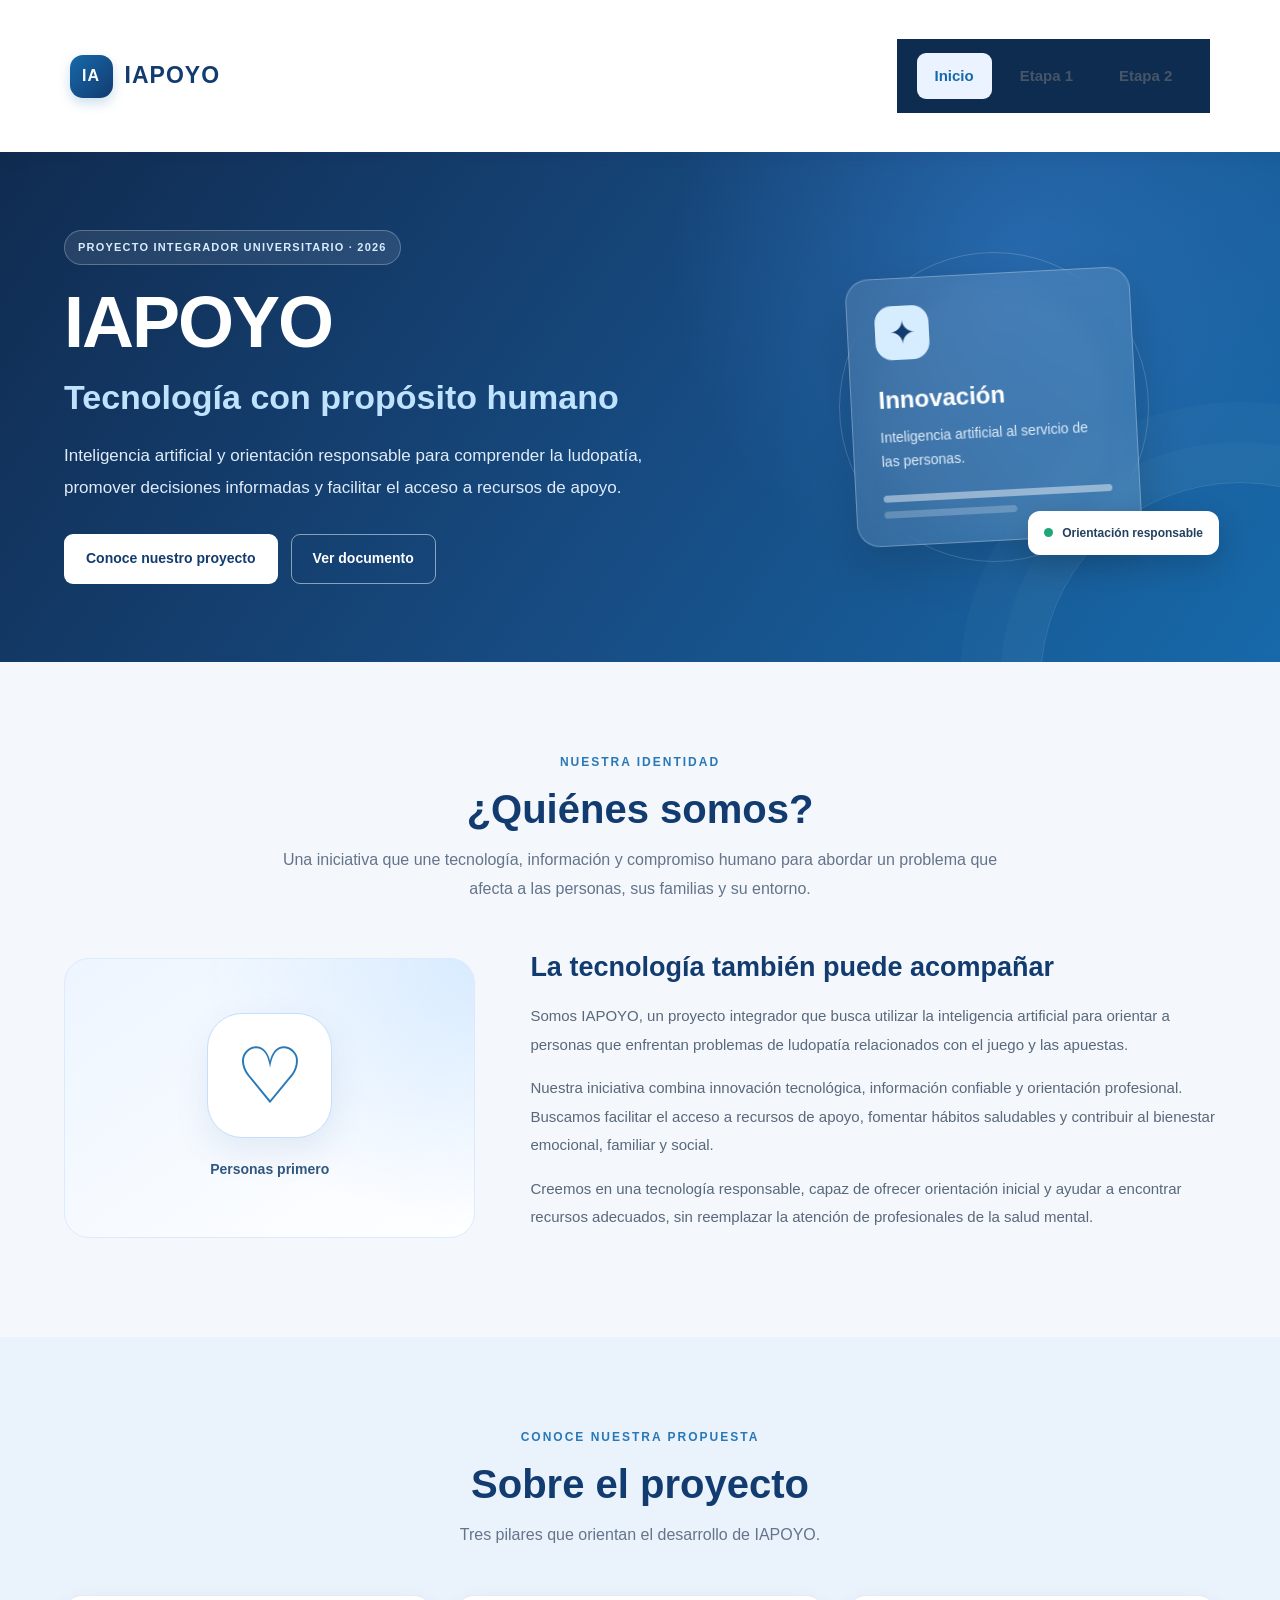
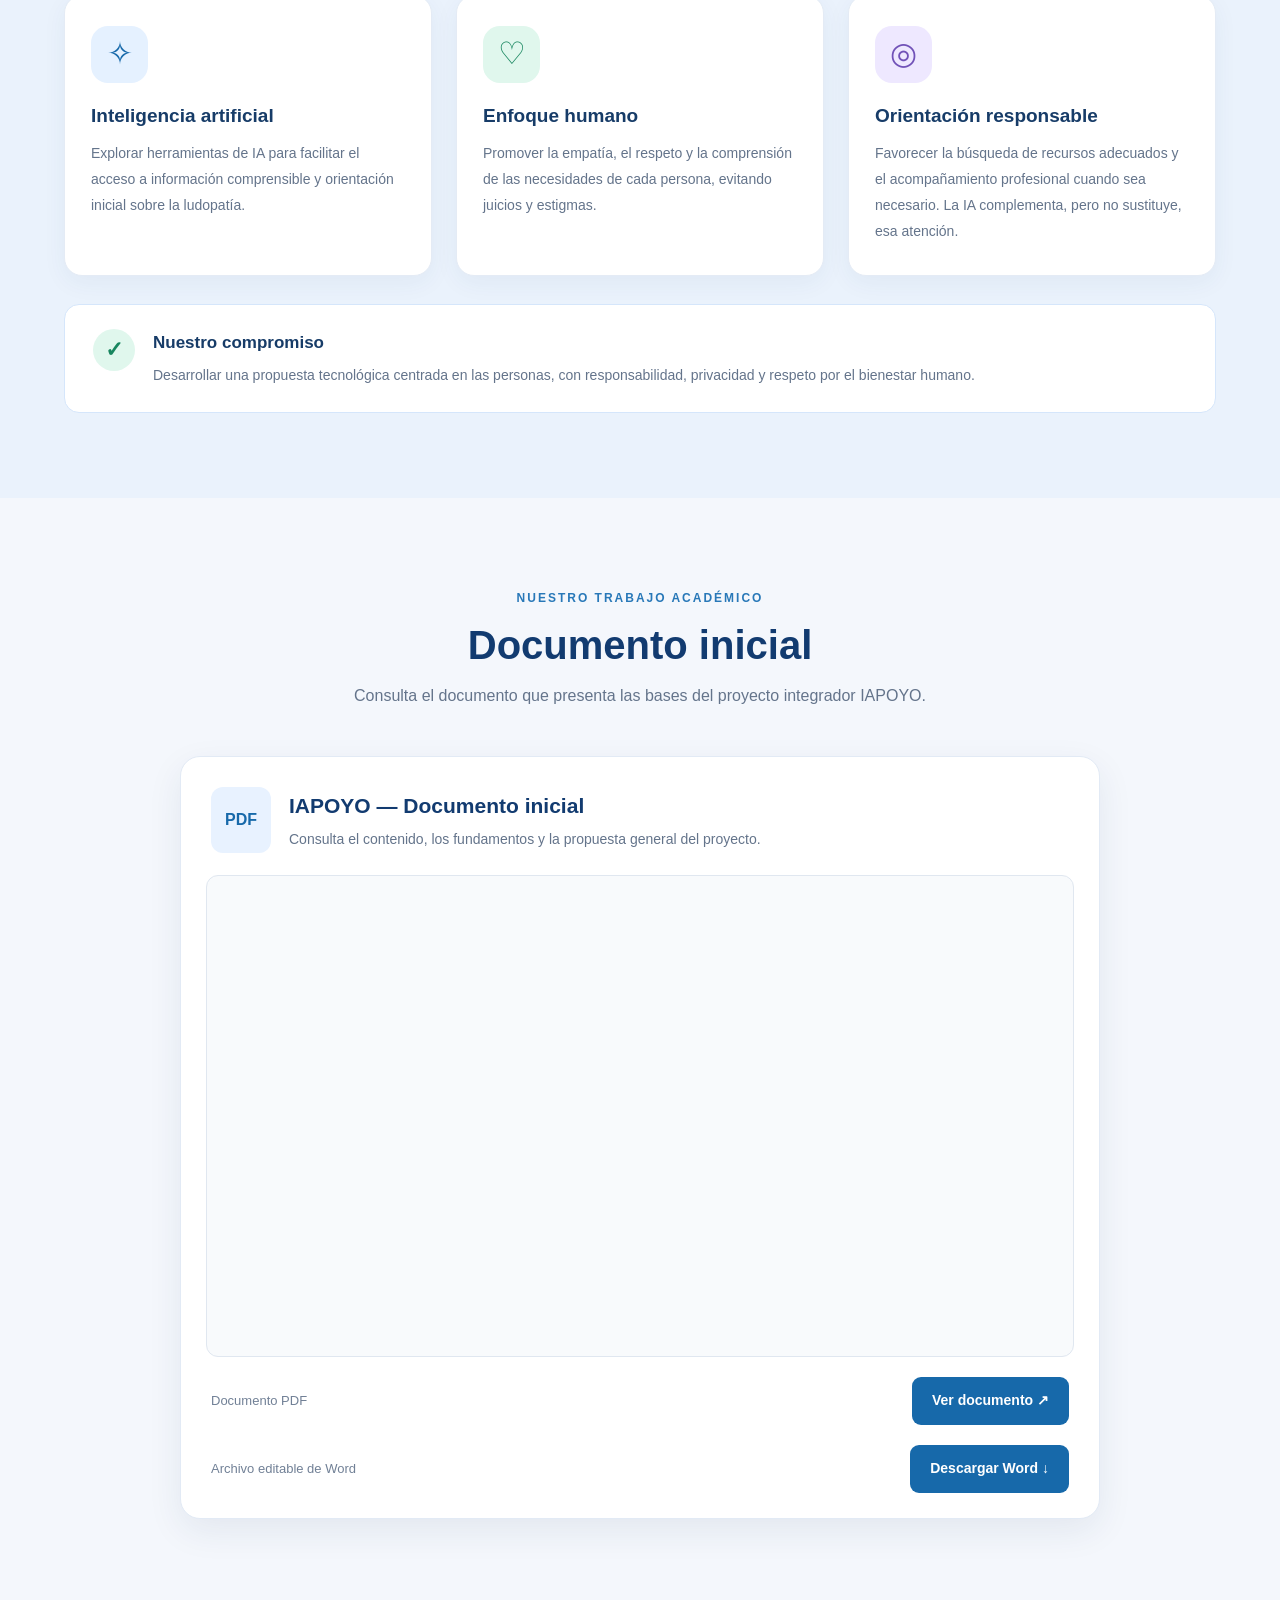
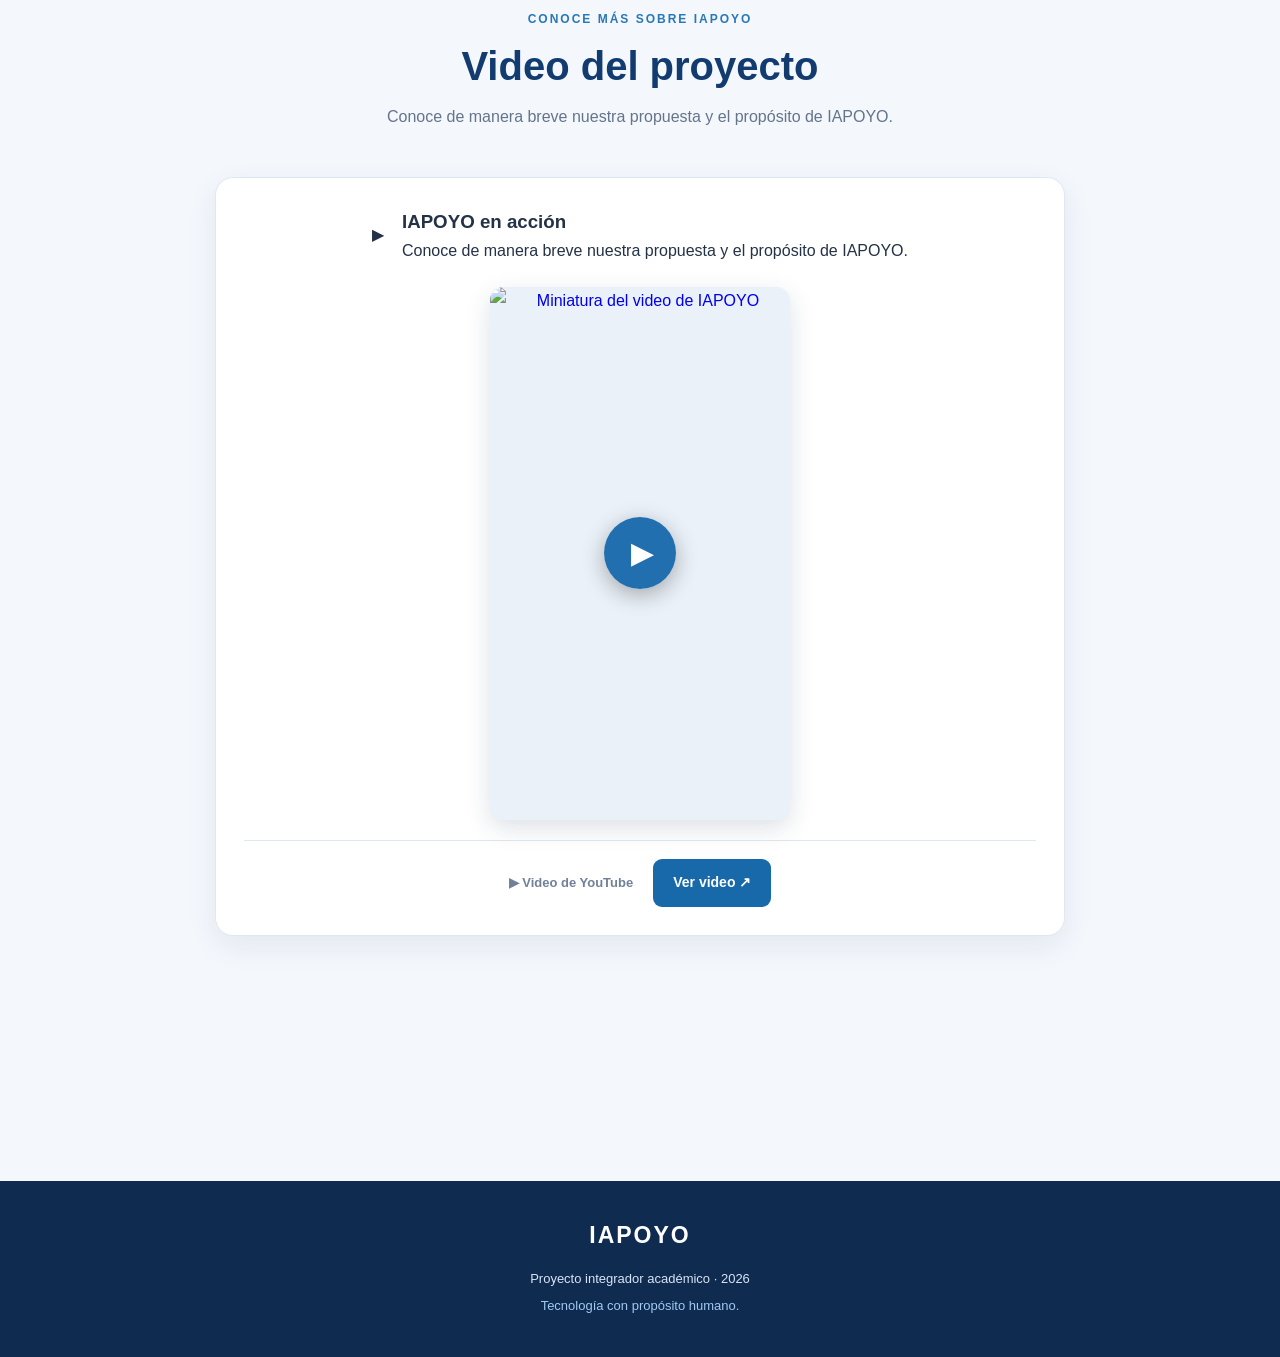
==== commit 656cf08c: "Update index.html" ====
--- a/index.html
+++ b/index.html
@@ -219,7 +219,7 @@
                     <span>Documento PDF</span>
 
                     <a
-                        href="documentos/IApoyo%20final%201.pdf"
+                        href="documentos/etapa 1/IApoyo%20final%201.pdf"
                         target="_blank"
                         rel="noopener noreferrer"
                         class="boton-documento">
@@ -228,7 +228,7 @@
                 </div>
                 <div class="documento-inicio-acciones">
                     <span>Archivo editable de Word</span>
-                    <a href="documentos/IApoyo%20final%201.docx" download class="boton-documento">
+                    <a href="documentos//etapa 1/IApoyo%20final%201.docx" download class="boton-documento">
                         Descargar Word ↓
                     </a>
                 </div>
@@ -258,7 +258,7 @@
     </div>
 
     <a
-        href="https://www.youtube.com/shorts/ajvxp7dWfck"
+        href="https://www.youtube.com/watch?v=D9MqUOImUjg"
         target="_blank"
         rel="noopener noreferrer"
         class="video-short-miniatura">
@@ -272,10 +272,10 @@
     </a>
 
     <div class="video-short-pie">
-        <span>▶ YouTube Short</span>
+        <span>▶ Video de YouTube</span>
 
         <a
-            href="https://www.youtube.com/shorts/ajvxp7dWfck"
+            href="https://www.youtube.com/watch?v=D9MqUOImUjg"
             target="_blank"
             rel="noopener noreferrer"
             class="boton-documento">
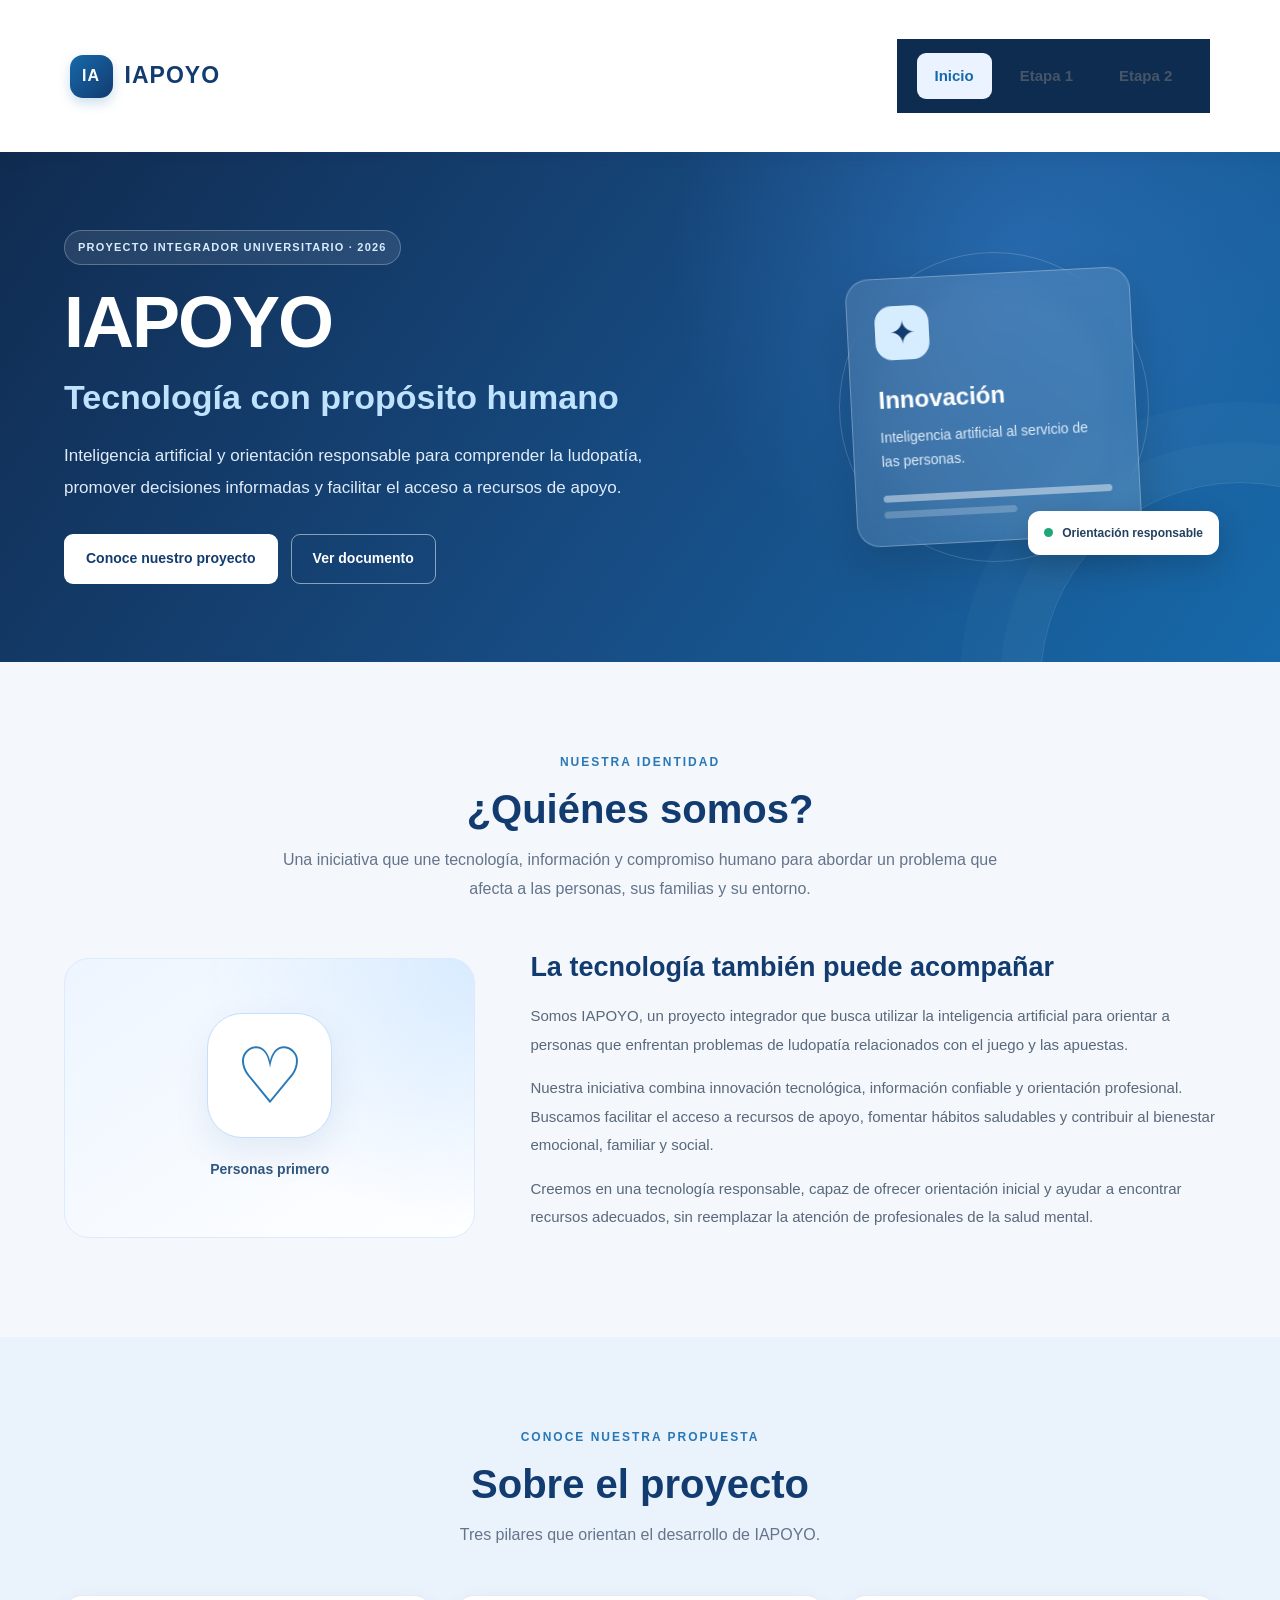
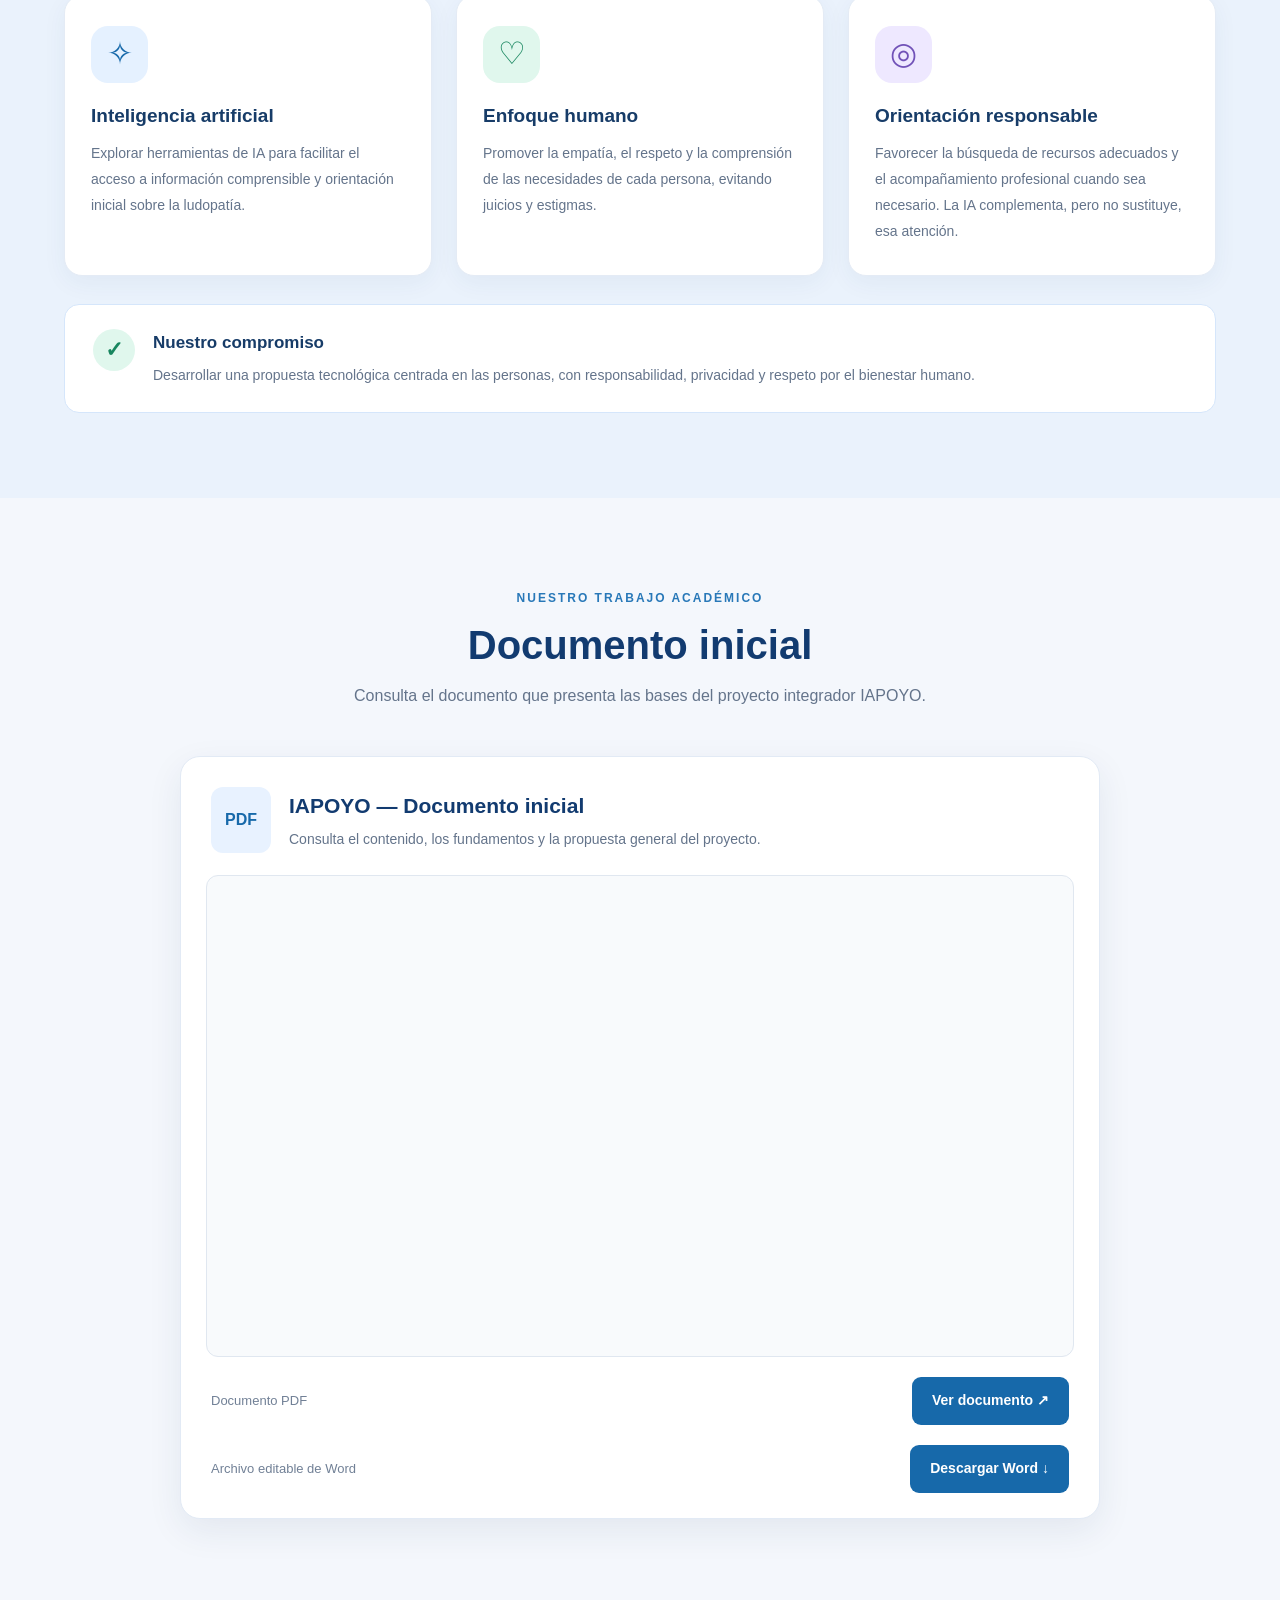
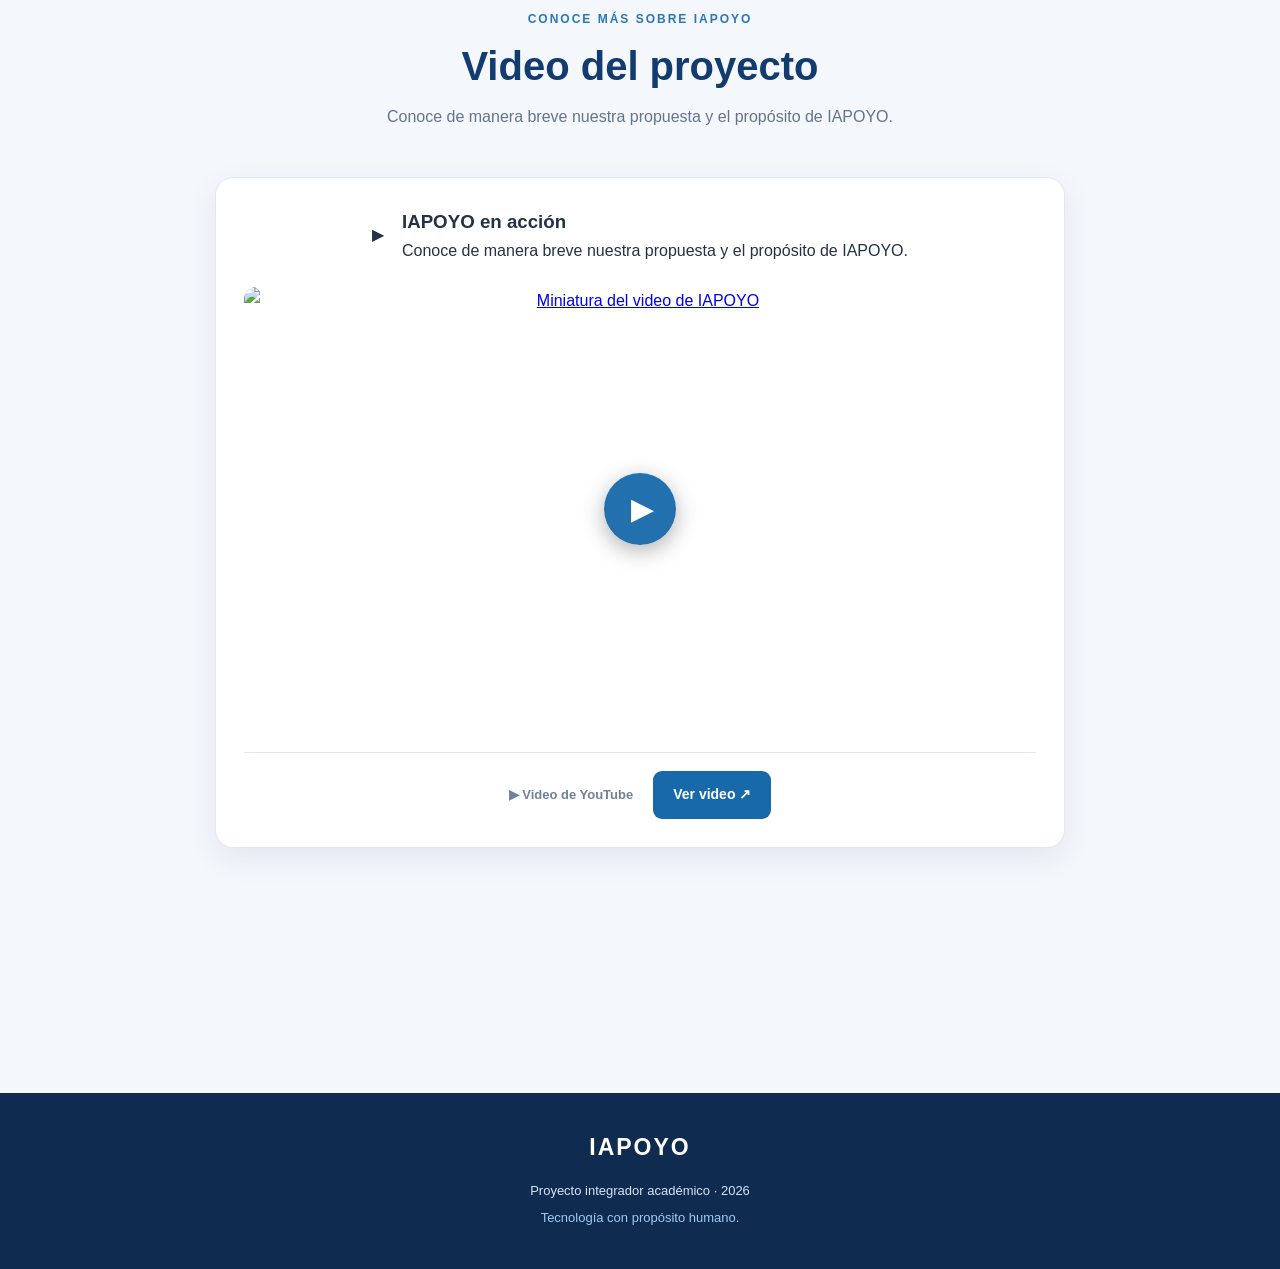
==== commit b401f21f: "Update index.html" ====
--- a/index.html
+++ b/index.html
@@ -102,25 +102,23 @@
                     <h3>La tecnología también puede acompañar</h3>
 
                     <p>
-                        Somos IAPOYO, un proyecto integrador que busca utilizar
-                        la inteligencia artificial para orientar a personas que
-                        enfrentan problemas de ludopatía relacionados con el
+                        Somos IAPOYO, un proyecto integrador que busca utilizar 
+                        la inteligencia artificial para orientar a personas que 
+                        enfrentan problemas de ludopatía relacionados con el 
                         juego y las apuestas.
                     </p>
 
                     <p>
-                        Nuestra iniciativa combina innovación tecnológica,
-                        información confiable y orientación profesional.
-                        Buscamos facilitar el acceso a recursos de apoyo,
-                        fomentar hábitos saludables y contribuir al bienestar
-                        emocional, familiar y social.
-                    </p>
-
-                    <p>
-                        Creemos en una tecnología responsable, capaz de ofrecer
-                        orientación inicial y ayudar a encontrar recursos
-                        adecuados, sin reemplazar la atención de profesionales
-                        de la salud mental.
+                        Nuestra iniciativa combina innovación tecnológica, información 
+                        confiable y orientación profesional. Buscamos facilitar el 
+                        acceso a recursos de apoyo, fomentar hábitos saludables y 
+                        contribuir al bienestar emocional, familiar y social.
+                    </p>
+
+                    <p>
+                        Creemos en una tecnología responsable, capaz de ofrecer orientación 
+                        inicial y ayudar a encontrar recursos adecuados, sin reemplazar 
+                        la atención de profesionales de la salud mental.
                     </p>
                 </div>
             </div>
@@ -264,7 +262,7 @@
         class="video-short-miniatura">
 
         <img
-            src="https://i.ytimg.com/vi/ajvxp7dWfck/hqdefault.jpg"
+            src="https://i.ytimg.com/vi/D9MqUOImUjg/maxresdefault.jpg"
             alt="Miniatura del video de IAPOYO">
 
         <span class="video-play">▶</span>
--- a/style.css
+++ b/style.css
@@ -3271,25 +3271,21 @@
     text-align: left;
 }
 
+
 .video-short-miniatura {
+    display: block;
     position: relative;
-    display: block;
-    width: 300px;
-    aspect-ratio: 9 / 16;
-    margin: 0 auto;
+    width: 100%;
+    aspect-ratio: 16 / 9;
     overflow: hidden;
-    border-radius: 14px;
-    background: #eaf1f8;
-    text-decoration: none;
-    box-shadow: 0 8px 25px rgba(25, 55, 90, 0.15);
+    border-radius: 12px;
 }
 
 .video-short-miniatura img {
-    display: block;
     width: 100%;
     height: 100%;
     object-fit: cover;
-    transition: transform 0.3s ease;
+    display: block;
 }
 
 .video-short-miniatura:hover img {
@@ -3361,4 +3357,4 @@
         flex-direction: column;
         gap: 12px;
     }
-}+}
